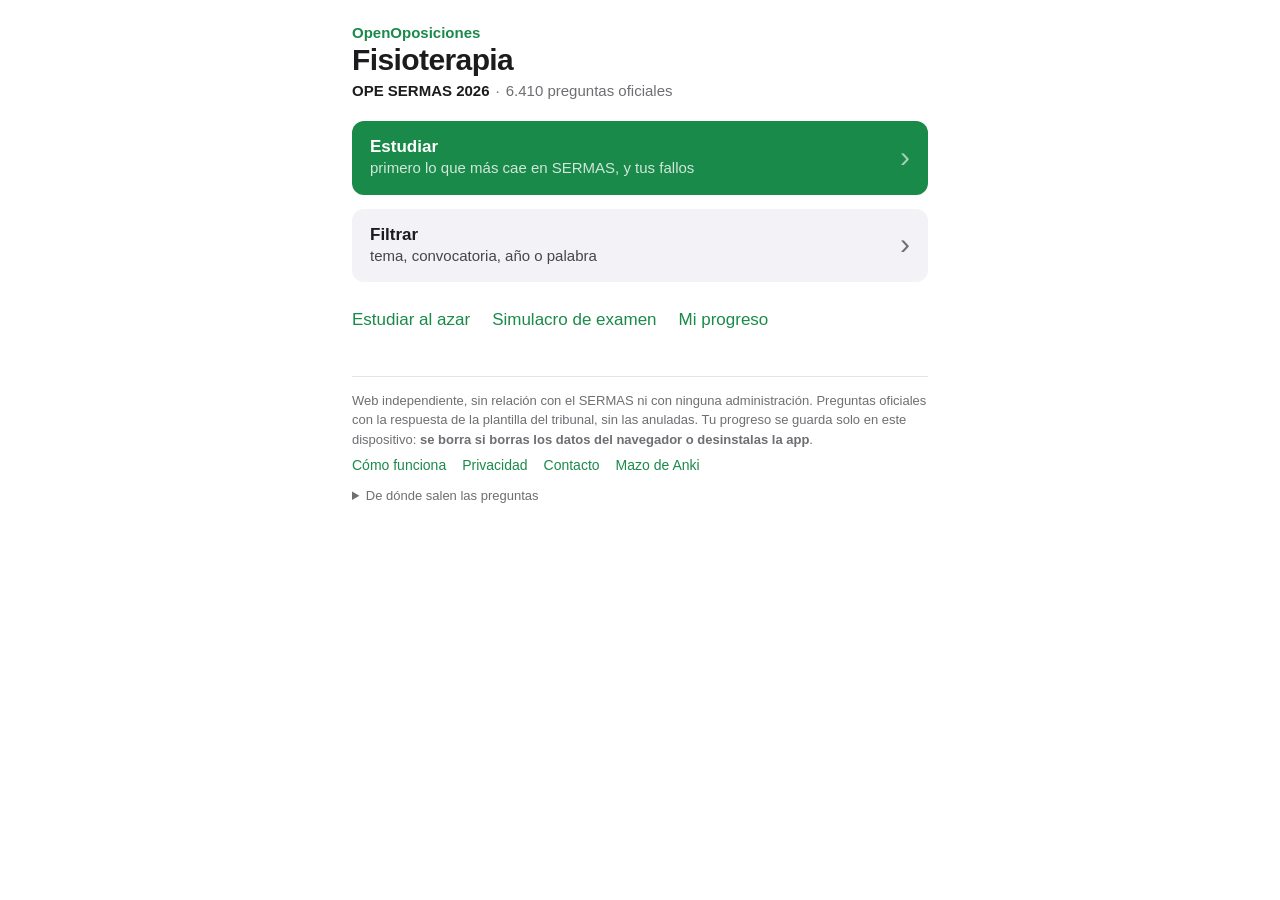
==== index.html @ 8f5983d6 "Repaso espaciado por días" ====
<!doctype html>
<html lang="es">
<head>
<meta charset="utf-8">
<meta name="viewport" content="width=device-width, initial-scale=1, viewport-fit=cover">
<meta name="color-scheme" content="light dark">
<meta http-equiv="Content-Security-Policy" content="default-src 'self'; script-src 'self' 'unsafe-inline'; style-src 'self' 'unsafe-inline'; img-src 'self' data: https://openoposiciones.goatcounter.com/count; font-src 'self'; connect-src 'self'; manifest-src 'self'; worker-src 'self'; base-uri 'self'; form-action 'none'">
<meta name="referrer" content="no-referrer">
<meta name="theme-color" content="#ffffff" media="(prefers-color-scheme: light)">
<meta name="theme-color" content="#000000" media="(prefers-color-scheme: dark)">
<link rel="manifest" href="manifest.webmanifest">
<link rel="icon" href="iconos/favicon-32.png" sizes="32x32">
<link rel="apple-touch-icon" href="iconos/apple-touch-icon.png">
<meta name="apple-mobile-web-app-capable" content="yes">
<meta name="mobile-web-app-capable" content="yes">
<meta name="apple-mobile-web-app-title" content="OpenOposiciones">
<meta name="apple-mobile-web-app-status-bar-style" content="default">

<title>OpenOposiciones · Fisioterapia SERMAS 2026</title>
<meta name="description" content="Test gratuito para la OPE de Fisioterapia del SERMAS 2026: más de 6.400 preguntas oficiales de exámenes de 2012 a 2026 con la plantilla de cada tribunal. Sin registro y sin anuncios.">
<style>
/* Estilo nativo: la letra del sistema (San Francisco en iPhone, Roboto en Android), blanco y negro y un solo verde. */
:root {
  --papel: #ffffff;       /* fondo */
  --hoja: #ffffff;        /* superficies */
  --relleno: #f2f2f7;     /* botones grises, opciones, campos */
  --relleno-2: #e8e8ed;   /* al pulsar */
  --tinta: #1c1c1e;
  --tinta-2: #6e6e73;
  --linea: #e3e3e8;
  --acento: #1a8a4a;      /* verde salud */
  --sobre-acento: #ffffff;
  --acento-suave: #e6f4ec;
  --ok: #1a8a4a; --ok-suave: #e6f4ec;
  --mal: #d1242f; --mal-suave: #fdecec;
  --aviso: #a05a00;
  --f-texto: -apple-system, BlinkMacSystemFont, "Segoe UI", Roboto, "Helvetica Neue", Arial, sans-serif;
  --f-titulo: var(--f-texto);
  --f-dato: var(--f-texto);
  --radio: 12px;
  color-scheme: light;
}
@media (prefers-color-scheme: dark) {
  :root:not([data-theme="light"]) {
    --papel: #000000; --hoja: #000000; --relleno: #1c1c1e; --relleno-2: #2c2c2e;
    --tinta: #f5f5f7; --tinta-2: #98989f; --linea: #2c2c2e;
    --acento: #34c46d; --sobre-acento: #00140a; --acento-suave: #0f2a1a;
    --ok: #34c46d; --ok-suave: #0f2a1a; --mal: #ff6b6b; --mal-suave: #2e1214; --aviso: #ffb340;
    color-scheme: dark;
  }
}
:root[data-theme="dark"] {
  --papel: #000000; --hoja: #000000; --relleno: #1c1c1e; --relleno-2: #2c2c2e;
  --tinta: #f5f5f7; --tinta-2: #98989f; --linea: #2c2c2e;
  --acento: #34c46d; --sobre-acento: #00140a; --acento-suave: #0f2a1a;
  --ok: #34c46d; --ok-suave: #0f2a1a; --mal: #ff6b6b; --mal-suave: #2e1214; --aviso: #ffb340;
  color-scheme: dark;
}
* { box-sizing: border-box; -webkit-tap-highlight-color: transparent; }
html, body { background: var(--papel); color: var(--tinta); }
body { font: 17px/1.45 var(--f-texto); -webkit-font-smoothing: antialiased; padding-left: max(20px, env(safe-area-inset-left, 0px)); padding-right: max(20px, env(safe-area-inset-right, 0px)); padding-block: 0 40px; }
.envoltura { max-width: 36rem; margin: 0 auto; }
body::before { content: ""; position: fixed; inset: 0 0 auto; height: env(safe-area-inset-top, 0px); z-index: 10; background: var(--papel); }

header.cab { padding-block: 24px 4px; display: grid; gap: 2px; }
h1 { font: 700 30px/1.15 var(--f-titulo); letter-spacing: -.02em; margin: 0; }
h2 { font: 700 22px/1.2 var(--f-titulo); letter-spacing: -.01em; margin: 0; }
.cifras { display: flex; flex-wrap: wrap; color: var(--tinta-2); font-size: 15px; font-variant-numeric: tabular-nums; }
.cifras span + span::before { content: "·"; margin: 0 6px; }
.cifras b { font-weight: 400; }
.cifras .objetivo { color: var(--tinta); font-weight: 600; }

section.panel { padding-block: 16px; display: grid; gap: 14px; }
.nota { font-size: 15px; color: var(--tinta-2); }
:focus-visible { outline: 2px solid var(--acento); outline-offset: 2px; }
button { font-family: var(--f-texto); }
button:disabled { opacity: .4; cursor: default; }

/* inicio */
.inicio { gap: 10px; padding-block: 12px 16px; }
.estado { margin: 0 0 8px; color: var(--tinta-2); font-size: 15px; }
.estado b { color: var(--tinta); font-weight: 600; }
button.grande { position: relative; display: grid; grid-template-columns: minmax(0, 1fr); gap: 1px; text-align: left; width: 100%; padding: 16px 44px 16px 18px; border: 0; border-radius: 14px; font: 600 20px/1.25 var(--f-texto); cursor: pointer; }
button.grande::after { content: "›"; position: absolute; right: 18px; top: 50%; transform: translateY(-52%); font: 400 30px/1 var(--f-texto); opacity: .6; }
button.grande span { font: 400 15px/1.35 var(--f-texto); opacity: .8; }
.inicio button.grande { padding: 16px 44px 16px 18px; }  /* que no lo pise button.prim / button.sec */
button.grande.prim { background: var(--acento); color: var(--sobre-acento); }
button.grande.sec { background: var(--relleno); color: var(--tinta); }
button.grande.sec:active { background: var(--relleno-2); }
.mas { display: flex; flex-wrap: wrap; gap: 4px 22px; margin: 8px 0 0; }
button.enlace { font: 400 17px var(--f-texto); color: var(--acento); background: none; border: 0; padding: 6px 0; cursor: pointer; }
.volver { justify-self: start; margin-left: -2px; }

/* botones normales */
.acciones { display: flex; flex-wrap: wrap; gap: 10px; align-items: center; }
button.prim, button.sec { font: 600 17px var(--f-texto); border-radius: var(--radio); padding: 12px 18px; cursor: pointer; border: 0; }
button.prim { background: var(--acento); color: var(--sobre-acento); }
button.sec { background: var(--relleno); color: var(--tinta); }
button.ancho { width: 100%; padding: 15px 18px; }

/* filtros */
.filtros { display: grid; gap: 14px; }
label.campo, div.campo { display: grid; gap: 6px; font-size: 15px; color: var(--tinta-2); }
select, input[type="search"], input[type="number"] { font: 17px var(--f-texto); color: var(--tinta); background: var(--relleno); border: 0; border-radius: 10px; padding: 11px 12px; width: 100%; appearance: none; -webkit-appearance: none; }
select { background-image: linear-gradient(45deg, transparent 50%, var(--tinta-2) 50%), linear-gradient(135deg, var(--tinta-2) 50%, transparent 50%); background-position: calc(100% - 18px) 52%, calc(100% - 13px) 52%; background-size: 5px 5px; background-repeat: no-repeat; padding-right: 34px; }
.dos { display: grid; grid-template-columns: 1fr auto 1fr; gap: 8px; align-items: center; }
.casillas { display: grid; gap: 2px; }
.casillas label { display: flex; gap: 10px; align-items: center; cursor: pointer; padding: 8px 0; color: var(--tinta); }
input[type="checkbox"] { width: 20px; height: 20px; accent-color: var(--acento); margin: 0; }

/* la pregunta */
article.preg { display: grid; gap: 14px; }
.preg-cab { display: flex; gap: 6px; font-size: 14px; color: var(--tinta-2); flex-wrap: wrap; }
.preg-cab span + span::before { content: "·"; margin-right: 6px; }
.chip { font: inherit; }
details.caso { background: var(--relleno); border-radius: var(--radio); padding: 12px 14px; font-size: 16px; }
details.caso summary { cursor: pointer; font-weight: 600; color: var(--tinta); }
.enun { font-weight: 600; font-size: 19px; line-height: 1.4; }
ol.ops { list-style: none; margin: 0; padding: 0; display: grid; gap: 8px; }
ol.ops button { width: 100%; text-align: left; display: grid; grid-template-columns: 1.6rem 1fr; gap: 6px; font: 17px/1.4 var(--f-texto); color: var(--tinta); background: var(--relleno); border: 2px solid transparent; border-radius: var(--radio); padding: 12px 14px; cursor: pointer; }
ol.ops button .l { font-weight: 600; color: var(--tinta-2); }
ol.ops button:active:not(:disabled) { background: var(--relleno-2); }
ol.ops button.elegida { border-color: var(--acento); background: var(--acento-suave); }
ol.ops button.ok { border-color: var(--ok); background: var(--ok-suave); }
ol.ops button.ok .l { color: var(--ok); }
ol.ops button.mal { border-color: var(--mal); background: var(--mal-suave); }
ol.ops button.mal .l { color: var(--mal); }
ol.ops button:disabled { cursor: default; opacity: 1; }
.veredicto { font-weight: 600; font-size: 17px; }
.veredicto.ok { color: var(--ok); } .veredicto.mal { color: var(--mal); } .veredicto.blanco { color: var(--aviso); }
.fuentes { font-size: 14px; color: var(--tinta-2); }
.barra { display: flex; justify-content: space-between; align-items: center; gap: 10px; flex-wrap: wrap; }
.progreso { height: 3px; background: var(--relleno); border-radius: 2px; overflow: hidden; }
.progreso i { display: block; height: 100%; background: var(--acento); }
.reloj { font-size: 17px; font-weight: 600; font-variant-numeric: tabular-nums; }
.reloj.poco { color: var(--mal); }

/* simulacro: rejilla de números */
.rejilla { display: grid; grid-template-columns: repeat(auto-fill, minmax(2.5rem, 1fr)); gap: 6px; }
.rejilla button { font: 500 14px var(--f-texto); font-variant-numeric: tabular-nums; padding: 8px 0; border-radius: 8px; border: 0; background: var(--relleno); color: var(--tinta-2); cursor: pointer; }
.rejilla button.resp { background: var(--acento-suave); color: var(--acento); }
.rejilla button.actual { outline: 2px solid var(--tinta); }
.rejilla button.ok { background: var(--ok-suave); color: var(--ok); }
.rejilla button.mal { background: var(--mal-suave); color: var(--mal); }

/* resultados y progreso */
.resumen { display: grid; grid-template-columns: repeat(auto-fit, minmax(8rem, 1fr)); gap: 8px; }
.dato { background: var(--relleno); border-radius: var(--radio); padding: 12px 14px; display: grid; gap: 2px; }
.dato .v { font: 700 24px/1.1 var(--f-texto); font-variant-numeric: tabular-nums; }
.dato .k { font-size: 14px; color: var(--tinta-2); }
table.temas { width: 100%; border-collapse: collapse; font-size: 15px; margin-top: 8px; }
table.temas th, table.temas td { text-align: left; padding: 9px 4px; border-bottom: 1px solid var(--linea); }
table.temas th { font-weight: 400; color: var(--tinta-2); font-size: 14px; }
table.temas td.n { font-variant-numeric: tabular-nums; text-align: right; white-space: nowrap; }
.mini { display: inline-block; width: 4.5rem; height: 4px; background: var(--relleno); border-radius: 2px; overflow: hidden; vertical-align: middle; margin-left: 8px; }
.mini i { display: block; height: 100%; background: var(--acento); }
.tabla-env { overflow-x: auto; }
.vacio { padding: 18px; text-align: center; color: var(--tinta-2); background: var(--relleno); border-radius: var(--radio); }

/* plegables y pie */
details > summary { cursor: pointer; color: var(--tinta-2); font-size: 15px; padding: 4px 0; }
details.fuentes summary { font-size: 14px; }
details.ir { display: grid; gap: 8px; }
footer { margin-top: 24px; padding-top: 14px; border-top: 1px solid var(--linea); font-size: 13px; line-height: 1.5; color: var(--tinta-2); display: grid; gap: 6px; }
footer b { font-weight: 600; }
footer details summary { font-size: 13px; }
footer details p { margin: 6px 0 0; }
@media (prefers-reduced-motion: no-preference) { ol.ops button, button.grande, .progreso i { transition: background-color .15s, border-color .15s, width .25s; } }

/* --- web (OpenOposiciones) --- */
:root { padding-top: env(safe-area-inset-top, 0px); padding-bottom: env(safe-area-inset-bottom, 0px); }
body { margin: 0; }
img { max-width: 100%; }
[hidden] { display: none !important; }
.marca { margin: 0; font: 600 15px var(--f-texto); color: var(--acento); }
footer a { color: var(--acento); text-decoration: none; }
footer .enlaces { display: flex; flex-wrap: wrap; gap: 4px 16px; font-size: 14px; }
/* tarjeta de instalar: en el inicio, hasta que se instala */
.instalar { display: grid; grid-template-columns: 48px 1fr; gap: 4px 14px; align-items: center; margin-top: 4px; padding: 14px 16px; border-radius: 14px; background: var(--acento-suave); }
.instalar img { width: 48px; height: 48px; border-radius: 11px; grid-row: span 2; }
.instalar b { font-size: 17px; font-weight: 600; color: var(--tinta); }
.instalar span { font-size: 15px; line-height: 1.4; color: var(--tinta-2); }
.instalar button { grid-column: 1 / -1; margin-top: 8px; font: 600 17px var(--f-texto); color: var(--sobre-acento); background: var(--acento); border: 0; border-radius: 12px; padding: 12px 16px; cursor: pointer; }
</style>
</head>
<body>

<div class="envoltura">
  <header class="cab">
    <p class="marca">OpenOposiciones</p>
    <h1>Fisioterapia</h1>
    <div class="cifras" id="cifras"></div>
  </header>

  <main id="vista"></main>
  <section class="instalar" id="instalar" hidden aria-label="Instalar la app">
    <img src="iconos/icono-192.png" alt="">
    <b>Instálala en tu móvil</b>
    <span id="i-ios">Pulsa Compartir y luego «Añadir a pantalla de inicio». Ábrela siempre desde el icono para no perder tu progreso.</span>
    <span id="i-android">Menú ⋮ del navegador → «Instalar app» o «Añadir a pantalla de inicio». Funciona sin conexión.</span>
    <span id="i-pc">Tenla como una app más en este ordenador. Funciona sin conexión.</span>
    <button type="button" id="i-boton" hidden>Instalar</button>
  </section>
  

  <footer>
    <div>Web independiente, sin relación con el SERMAS ni con ninguna administración. Preguntas oficiales con la respuesta de la plantilla del tribunal, sin las anuladas. Tu progreso se guarda solo en este dispositivo: <b>se borra si borras los datos del navegador o desinstalas la app</b>.</div>
    <div class="enlaces"><a href="como-funciona.html">Cómo funciona</a><a href="privacidad.html">Privacidad</a><a href="como-funciona.html#contacto">Contacto</a><a href="fisioterapia-ope-preguntas.apkg">Mazo de Anki</a></div>
    <details class="mas-info"><summary>De dónde salen las preguntas</summary>
      <p>Cuadernillos y plantillas publicados por cada administración (servicios de salud, consejerías y otras administraciones). Cada pregunta indica de qué examen sale. Respuesta según la plantilla definitiva cuando existe; si el tribunal solo publicó la provisional, se usa esa sin las anuladas que constan.</p>
      <p>Página independiente, sin relación con ninguna administración. Las leyes y la evidencia cambian: ante una duda, manda la fuente actual.</p>
      <p id="generado"></p>
    </details>
  </footer>
</div>

<script src="banco.js?v=04fcfa5ebf"></script>
<script>
(() => {
  const B = window.BANCO;
  const L = "ABCDE";
  const $ = (s, r = document) => r.querySelector(s);
  const esc = s => String(s).replace(/[&<>"]/g, c => ({ "&": "&amp;", "<": "&lt;", ">": "&gt;", '"': "&quot;" }[c]));
  const Q = B.q.map(r => ({ id: r[0], en: r[1], op: r[2], c: r[3], caso: r[4] >= 0 ? B.casos[r[4]] : "", tema: r[5], gen: r[6] === 1, f: r[7], rel: r[8] || 0 }));
  const EX = B.ex.map(e => ({ serv: e[0], fecha: e[1], turno: e[2], id: e[3], anio: (String(e[1]).match(/\d{4}/) || [""])[0] }));

  // organismo corto para el filtro
  const org = e => {
    const s = e.serv;
    const m = s.match(/^(.*?)\s·\s(.*)$/);
    const base = m ? m[1] : s;
    if (/SERMAS|Comunidad de Madrid/.test(s)) return "Madrid";
    if (/Andaluc|SAS/.test(s)) return "Andalucía";
    if (/Castilla y León|SACYL|Castilla y Le/.test(s) && !/Mancha/.test(s)) return "Castilla y León";
    if (/Mancha|SESCAM|JCCM/.test(s)) return "Castilla-La Mancha";
    if (/Extremadura|SES/.test(s)) return "Extremadura";
    if (/Murcia|SMS|CARM/.test(s)) return "Murcia";
    return base.replace(/\s*\(.*\)/, "");
  };
  EX.forEach(e => e.org = org(e));
  const ORGS = [...new Set(EX.map(e => e.org))].sort((a, b) => a.localeCompare(b, "es"));
  const ANIOS = [...new Set(EX.map(e => e.anio).filter(Boolean))].sort();

  // ---------- almacenamiento local (solo en este navegador) ----------
  const CLAVE = "banco-fisio-ope-v1";
  let est = { q: {}, sims: [], n: 0 };
  try { est = Object.assign(est, JSON.parse(localStorage.getItem(CLAVE) || "{}")); } catch (e) {}
  const guardar = () => { try { localStorage.setItem(CLAVE, JSON.stringify(est)); } catch (e) {} };
  // Repaso espaciado por días (como Anki, simplificado). Cada pregunta vista guarda:
  // [vistas, aciertos, fallos seguidos, nº de respuesta de la última vez, día en que toca repasarla, intervalo en días, nº de respuesta a partir de la que vuelve un fallo]
  // Fallo: vuelve a las ~10 preguntas; al acertarla, mañana. Acierto: 3 días la primera vez y después 7, 30, 90, 180… días.
  const HOY = () => Math.floor((Date.now() - new Date().getTimezoneOffset() * 60000) / 86400000);
  const ESCALERA = [1, 3, 7, 30, 90, 180];
  Object.values(est.q).forEach(r => { if (r.length < 7) { const f = r[2] > 0; r[3] = r[3] || 0; r[4] = HOY() + (f ? 0 : 3); r[5] = f ? 0 : 3; r[6] = 0; } }); // progreso de antes
  const anotar = (id, ok) => {
    const nueva = !est.q[id];
    const r = est.q[id] || (est.q[id] = [0, 0, 0, 0, 0, 0, 0]);
    est.n = (est.n || 0) + 1;
    r[0]++;
    if (ok) {
      r[1]++;
      const deFallo = r[2] > 0, antes = r[5] || 0;
      r[2] = 0;
      r[5] = deFallo ? 1 : nueva ? 3 : (ESCALERA.find(d => d > antes) || antes * 2);
      r[4] = HOY() + r[5];
    } else {
      r[2]++; r[5] = 0; r[4] = HOY() + 1; r[6] = est.n + 10;
    }
    r[3] = est.n;
    guardar();
  };
  const fallada = id => est.q[id] && est.q[id][2] > 0;
  // le toca hoy: un fallo que ya puede volver o un repaso con fecha de hoy o anterior
  const toca = id => { const r = est.q[id]; return !!r && (r[2] > 0 ? (est.n || 0) >= (r[6] || 0) : r[4] <= HOY()); };

  // ---------- utilidades ----------
  const fuenteTxt = q => q.f.map(([i, n]) => { const e = EX[i]; return `${esc(e.serv)} · ${esc(e.fecha)}${e.turno && e.turno !== "-" ? " · " + esc(e.turno) : ""} · pregunta ${n}`; }).join("<br>");
  const barajar = a => { a = a.slice(); for (let i = a.length - 1; i > 0; i--) { const j = Math.floor(Math.random() * (i + 1)); [a[i], a[j]] = [a[j], a[i]]; } return a; };
  const azar = a => a[Math.floor(Math.random() * a.length)];
  const tiempo = s => `${Math.floor(s / 60)}:${String(s % 60).padStart(2, "0")}`;
  const norm = s => s.normalize("NFD").replace(/[̀-ͯ]/g, "").toLowerCase();
  const num = n => String(n).replace(/\B(?=(\d{3})+(?!\d))/g, ".");  // 6.410 (toLocaleString no agrupa los miles con 4 cifras)

  $("#cifras").innerHTML = `<span class="objetivo">OPE SERMAS 2026</span><span>${num(Q.length)} preguntas oficiales</span>`;
  $("#generado").textContent = `Banco generado el ${new Date(B.generado).toLocaleDateString("es", { day: "numeric", month: "long", year: "numeric" })}.`;

  // ---------- filtros (se guardan y se aplican a Estudiar y al simulacro) ----------
  const SIN_FILTRO = { tema: "", org: "", desde: ANIOS[0], hasta: ANIOS[ANIOS.length - 1], texto: "", nuevas: false, fallos: false, general: true };
  let filtro = { ...SIN_FILTRO };
  try { Object.assign(filtro, JSON.parse(localStorage.getItem(CLAVE + "-f") || "{}")); } catch (e) {}
  const guardarFiltro = () => { try { localStorage.setItem(CLAVE + "-f", JSON.stringify(filtro)); } catch (e) {} };
  const filtrar = () => {
    const t = norm(filtro.texto.trim());
    return Q.filter(q => {
      if (filtro.tema && q.tema !== filtro.tema) return false;
      if (!filtro.general && q.gen) return false;
      if (filtro.nuevas && est.q[q.id]) return false;
      if (filtro.fallos && !fallada(q.id)) return false;
      const exs = q.f.map(([i]) => EX[i]);
      if (filtro.org && !exs.some(e => e.org === filtro.org)) return false;
      if (!exs.some(e => !e.anio || (e.anio >= filtro.desde && e.anio <= filtro.hasta))) return false;
      if (t && !norm(q.en + " " + q.op.join(" ") + " " + q.caso).includes(t)) return false;
      return true;
    });
  };
  const activos = () => {
    const a = [];
    if (filtro.tema) a.push(B.temas[filtro.tema] || filtro.tema);
    if (filtro.org) a.push(filtro.org);
    if (filtro.desde !== SIN_FILTRO.desde || filtro.hasta !== SIN_FILTRO.hasta) a.push(filtro.desde === filtro.hasta ? filtro.desde : `${filtro.desde}–${filtro.hasta}`);
    if (filtro.texto.trim()) a.push(`«${filtro.texto.trim()}»`);
    if (filtro.nuevas) a.push("solo nuevas");
    if (filtro.fallos) a.push("solo mis fallos");
    if (!filtro.general) a.push("sin parte general");
    return a;
  };
  const opciones = (vals, sel, todos) => (todos ? `<option value="">${todos}</option>` : "") + vals.map(([v, t]) => `<option value="${esc(v)}"${v === sel ? " selected" : ""}>${esc(t)}</option>`).join("");

  // ---------- tarjeta de pregunta ----------
  function tarjeta(q, cab, extra = "") {
    return `<article class="preg" aria-live="polite">
      <div class="preg-cab"><span>${cab}</span><span class="chip">${esc(B.temas[q.tema] || "Otros")}</span></div>
      ${q.caso ? `<details class="caso" open><summary>Caso práctico</summary>${esc(q.caso)}</details>` : ""}
      <div class="enun">${esc(q.en)}</div>
      <ol class="ops">${q.op.map((o, k) => `<li><button type="button" data-k="${k}"><span class="l">${L[k]})</span><span>${esc(o)}</span></button></li>`).join("")}</ol>
      ${extra}
    </article>`;
  }

  const vista = $("#vista");
  let limpiar = () => {};
  const pantalla = html => { limpiar(); limpiar = () => {}; vista.innerHTML = html; window.scrollTo(0, 0); };
  const volver = `<button type="button" class="enlace volver" id="volver">← Inicio</button>`;
  const enlazarVolver = () => $("#volver") && $("#volver").addEventListener("click", inicio);

  // ---------- inicio: Estudiar y Filtrar ----------
  function inicio() {
    const vistas = Object.keys(est.q).length;
    let ac = 0, tot = 0; Object.values(est.q).forEach(r => { ac += r[1]; tot += r[0]; });
    const nt = Q.filter(q => toca(q.id)).length;
    const a = activos(), n = filtrar().length;
    pantalla(`<section class="panel inicio">
      <p class="estado"${vistas ? "" : " hidden"}>${vistas
        ? `Llevas <b>${num(vistas)}</b> preguntas · <b>${Math.round(100 * ac / tot)} %</b> de aciertos${nt ? ` · <b>${num(nt)}</b> para repasar hoy` : ""}`
        : ""}</p>
      <button type="button" class="grande prim" id="estudiar"${n ? "" : " disabled"}>Estudiar<span>${a.length ? `${num(n)} preguntas con tus filtros` : nt ? `tus ${num(nt)} repasos de hoy y preguntas nuevas` : "primero lo que más cae en SERMAS, y tus fallos"}</span></button>
      <button type="button" class="grande sec" id="filtrar">Filtrar<span>${a.length ? esc(a.join(" · ")) : "tema, convocatoria, año o palabra"}</span></button>
      <p class="mas"><button type="button" class="enlace" id="ir-azar">Estudiar al azar</button><button type="button" class="enlace" id="ir-sim">Simulacro de examen</button><button type="button" class="enlace" id="ir-prog">Mi progreso</button></p>
    </section>`);
    $("#estudiar").addEventListener("click", () => estudiar());
    $("#ir-azar").addEventListener("click", () => estudiar(true));
    $("#filtrar").addEventListener("click", filtrarVista);
    $("#ir-sim").addEventListener("click", simulacro);
    $("#ir-prog").addEventListener("click", progreso);
  }

  // ---------- filtrar ----------
  function filtrarVista() {
    pantalla(`<section class="panel">
      ${volver}
      <h2>Filtrar</h2>
      <div class="filtros">
        <label class="campo" for="f-tema">Tema<select id="f-tema">${opciones(Object.entries(B.temas), filtro.tema, "Todos")}</select></label>
        <label class="campo" for="f-org">Convocatoria<select id="f-org">${opciones(ORGS.map(o => [o, o]), filtro.org, "Todas")}</select></label>
        <div class="campo">Años<div class="dos"><select id="f-desde" aria-label="Desde">${opciones(ANIOS.map(a => [a, a]), filtro.desde)}</select><span>a</span><select id="f-hasta" aria-label="Hasta">${opciones(ANIOS.map(a => [a, a]), filtro.hasta)}</select></div></div>
        <label class="campo" for="f-texto">Palabra<input type="search" id="f-texto" placeholder="Kabat, escoliosis, TENS…" value="${esc(filtro.texto)}"></label>
      </div>
      <div class="casillas">
        <label><input type="checkbox" id="f-nuevas"${filtro.nuevas ? " checked" : ""}> Solo nuevas</label>
        <label><input type="checkbox" id="f-fallos"${filtro.fallos ? " checked" : ""}> Solo mis fallos</label>
        <label><input type="checkbox" id="f-general"${filtro.general ? " checked" : ""}> Parte general (Madrid)</label>
      </div>
      <div class="acciones"><button class="prim" id="f-ir" type="button"></button><button class="sec" id="f-quitar" type="button">Quitar filtros</button></div>
    </section>`);
    enlazarVolver();
    const act = () => {
      const m = filtrar().length;
      $("#f-ir").textContent = m ? `Estudiar ${num(m)} preguntas` : "Ninguna pregunta: quita algún filtro";
      $("#f-ir").disabled = !m;
      $("#f-quitar").hidden = !activos().length;
    };
    const leer = () => {
      filtro.tema = $("#f-tema").value; filtro.org = $("#f-org").value; filtro.desde = $("#f-desde").value; filtro.hasta = $("#f-hasta").value;
      if (filtro.desde > filtro.hasta) { filtro.hasta = filtro.desde; $("#f-hasta").value = filtro.hasta; }
      filtro.texto = $("#f-texto").value; filtro.nuevas = $("#f-nuevas").checked; filtro.fallos = $("#f-fallos").checked; filtro.general = $("#f-general").checked;
      guardarFiltro(); act();
    };
    ["#f-tema", "#f-org", "#f-desde", "#f-hasta", "#f-nuevas", "#f-fallos", "#f-general"].forEach(s => $(s).addEventListener("change", leer));
    $("#f-texto").addEventListener("input", leer);
    $("#f-ir").addEventListener("click", () => estudiar());
    $("#f-quitar").addEventListener("click", () => { filtro = { ...SIN_FILTRO }; guardarFiltro(); filtrarVista(); });
    act();
  }

  // ---------- estudiar: preguntas sin fin ----------
  // Orden: 1) fallos que ya pueden volver (a las ~10 preguntas); 2) repasos de hoy, mezclados con nuevas (2 de cada 3, repaso);
  // 3) nuevas, de más a menos relevantes; 4) sin nada pendiente, las que peor llevas.
  // alAzar: las nuevas y los repasos salen al azar, sin el orden de relevancia.
  function estudiar(alAzar = false) {
    const pool = barajar(filtrar()).sort((a, b) => b.rel - a.rel);
    if (!pool.length) return inicio();
    const recientes = [];
    let hechas = 0, aciertos = 0;
    const siguiente = () => {
      const hoy = HOY(), n = est.n || 0;
      const R = q => est.q[q.id];
      const libre = q => !recientes.includes(q.id);
      const nuevaSig = () => { const c = pool.filter(q => !R(q) && libre(q)); return !c.length ? null : alAzar ? azar(c) : c[0]; };
      if (filtro.nuevas) return nuevaSig();
      const fallos = pool.filter(q => R(q) && R(q)[2] > 0);
      const listos = fallos.filter(q => libre(q) && n >= (R(q)[6] || 0));
      if (listos.length) return listos.sort((a, b) => R(a)[6] - R(b)[6])[0];
      if (filtro.fallos) { const l = fallos.filter(libre); return fallos.length ? azar(l.length ? l : fallos) : null; }
      const repasos = pool.filter(q => libre(q) && R(q) && R(q)[2] === 0 && R(q)[4] <= hoy);
      const nueva = nuevaSig();
      if (repasos.length && (!nueva || Math.random() < 2 / 3)) return alAzar ? azar(repasos) : repasos.sort((a, b) => R(a)[4] - R(b)[4] || b.rel - a.rel)[0];
      if (nueva) return nueva;
      const resto = pool.filter(libre);
      if (!resto.length) return azar(pool);
      const acierto = q => { const r = R(q); return r ? r[1] / r[0] : 0; };
      return azar(barajar(resto).sort((a, b) => acierto(a) - acierto(b)).slice(0, 40));
    };
    const final = () => {
      pantalla(`<section class="panel">
        <h2>${hechas ? "Buen trabajo" : "Sin respuestas"}</h2>
        ${hechas ? `<div class="resumen"><div class="dato"><span class="v">${aciertos}/${hechas}</span><span class="k">aciertos</span></div><div class="dato"><span class="v">${Math.round(100 * aciertos / hechas)} %</span><span class="k">en esta sesión</span></div></div>` : ""}
        ${filtro.nuevas || filtro.fallos ? `<p class="nota">${filtro.fallos ? "Ya no te quedan fallos con estos filtros." : "Ya has visto todas las preguntas con estos filtros."}</p>` : ""}
        <div class="acciones"><button class="prim" id="otra" type="button">Inicio</button></div></section>`);
      $("#otra").addEventListener("click", inicio);
    };
    const pintar = () => {
      const q = siguiente();
      if (!q) return final();
      recientes.push(q.id); if (recientes.length > 8) recientes.shift();
      const r = est.q[q.id];
      const marca = !r ? "Nueva" : r[2] > 0 ? "La fallaste" : r[4] <= HOY() ? "Repaso" : "Repaso adelantado";
      pantalla(`<section class="panel">
        <div class="barra"><button type="button" class="enlace" id="terminar">← Terminar</button><span class="nota">${hechas ? `${aciertos} de ${hechas} bien` : ""}</span></div>
        ${tarjeta(q, marca, `<div id="tras" hidden></div>`)}
        <button class="prim ancho" id="sig" type="button" hidden>Siguiente</button>
      </section>`);
      const btns = [...vista.querySelectorAll("ol.ops button")];
      const responder = k => {
        if (btns[0].disabled) return;
        const ok = k === q.c;
        btns.forEach((b, j) => { b.disabled = true; if (j === q.c) b.classList.add("ok"); else if (j === k) b.classList.add("mal"); });
        hechas++; if (ok) aciertos++;
        anotar(q.id, ok);
        const t = $("#tras"); t.hidden = false;
        t.innerHTML = `<div class="veredicto ${ok ? "ok" : "mal"}">${ok ? "Correcta" : `Incorrecta · es la ${L[q.c]}`}</div><details class="fuentes"><summary>Examen</summary>${fuenteTxt(q)}</details>`;
        $("#sig").hidden = false; $("#sig").focus({ preventScroll: true });
      };
      btns.forEach(b => b.addEventListener("click", () => responder(+b.dataset.k)));
      $("#sig").addEventListener("click", pintar);
      $("#terminar").addEventListener("click", final);
      const tecla = ev => {
        if (ev.target.matches("input, select, textarea")) return;
        const k = "abcde".indexOf(ev.key.toLowerCase());
        if (k >= 0 && k < q.op.length) responder(k);
        else if (ev.key === "Enter" && !$("#sig").hidden) { ev.preventDefault(); pintar(); }
      };
      document.addEventListener("keydown", tecla);
      limpiar = () => document.removeEventListener("keydown", tecla);
    };
    pintar();
  }

  // ---------- simulacro ----------
  function simulacro() {
    const a = activos();
    pantalla(`<section class="panel">
      ${volver}
      <h2>Simulacro de examen</h2>
      <p class="nota">100 preguntas al azar · 120 min · +1 acierto, −0,25 error. Nota sobre 50 (mínimo 25), como en SERMAS. Las respuestas se ven al entregar.${a.length ? `<br>Con tus filtros: ${esc(a.join(" · "))}.` : ""}</p>
      <div class="acciones"><button class="prim" id="empezar" type="button">Empezar</button><span class="nota" id="n-sel"></span></div>
    </section>`);
    enlazarVolver();
    const m = filtrar().length;
    if (m < 100) { $("#n-sel").textContent = `Con tus filtros hay ${num(m)}: hacen falta 100.`; $("#empezar").disabled = true; }
    $("#empezar").addEventListener("click", () => correr(barajar(filtrar()).slice(0, 100)));

    function correr(lista) {
      const resp = new Array(lista.length).fill(-1);
      let i = 0, quedan = 120 * 60, entregado = false;
      const reloj = setInterval(() => { quedan--; const r = $("#reloj"); if (r) { r.textContent = tiempo(Math.max(0, quedan)); r.classList.toggle("poco", quedan < 600); } if (quedan <= 0) entregar(); }, 1000);
      const pintar = () => {
        const q = lista[i];
        vista.innerHTML = `<section class="panel">
          <div class="barra"><span class="reloj" id="reloj">${tiempo(quedan)}</span><span class="nota">${resp.filter(r => r >= 0).length} respondidas de ${lista.length}</span></div>
          ${tarjeta(q, `${i + 1} / ${lista.length}`)}
          <div class="barra"><div class="acciones"><button class="sec" id="ant" type="button"${i ? "" : " disabled"}>Anterior</button><button class="sec" id="blanco" type="button">En blanco</button><button class="prim" id="sig" type="button">${i < lista.length - 1 ? "Siguiente" : "Ir al final"}</button></div>
          <button class="sec" id="entregar" type="button">Entregar</button></div>
          <details class="ir"><summary>Ir a una pregunta</summary><div class="rejilla">${lista.map((_, k) => `<button type="button" data-i="${k}" class="${resp[k] >= 0 ? "resp" : ""}${k === i ? " actual" : ""}">${k + 1}</button>`).join("")}</div></details>
        </section>`;
        const btns = [...vista.querySelectorAll("ol.ops button")];
        if (resp[i] >= 0) btns[resp[i]].classList.add("elegida");
        btns.forEach(b => b.addEventListener("click", () => { resp[i] = +b.dataset.k; if (i < lista.length - 1) { i++; } pintar(); }));
        $("#ant").addEventListener("click", () => { i--; pintar(); });
        $("#sig").addEventListener("click", () => { if (i < lista.length - 1) i++; pintar(); });
        $("#blanco").addEventListener("click", () => { resp[i] = -1; if (i < lista.length - 1) i++; pintar(); });
        $("#entregar").addEventListener("click", confirmar);
        vista.querySelectorAll(".rejilla button").forEach(b => b.addEventListener("click", () => { i = +b.dataset.i; pintar(); }));
      };
      const confirmar = () => {
        const sin = resp.filter(r => r < 0).length;
        const z = $("#entregar"); if (z.dataset.seguro) return entregar();
        z.dataset.seguro = "1"; z.textContent = sin ? `Entregar con ${sin} en blanco` : "Confirmar entrega";
      };
      function entregar() {
        if (entregado) return; entregado = true; clearInterval(reloj);
        let a = 0, f = 0;
        lista.forEach((q, k) => { if (resp[k] < 0) return; const ok = resp[k] === q.c; ok ? a++ : f++; anotar(q.id, ok); });
        const bruto = a - 0.25 * f, nota = Math.max(0, bruto) * 50 / lista.length;
        est.sims.push({ fecha: new Date().toISOString().slice(0, 10), a, f, b: lista.length - a - f, nota: +nota.toFixed(2) }); guardar();
        const porTema = {};
        lista.forEach((q, k) => { const t = porTema[q.tema] || (porTema[q.tema] = [0, 0, 0]); t[0]++; if (resp[k] === q.c) t[1]++; else if (resp[k] >= 0) t[2]++; });
        pantalla(`<section class="panel">${volver}<h2>Resultado</h2>
          <div class="resumen">
            <div class="dato"><span class="v">${nota.toFixed(2).replace(".", ",")}</span><span class="k">sobre 50 (mínimo 25)</span></div>
            <div class="dato"><span class="v">${a}</span><span class="k">aciertos</span></div>
            <div class="dato"><span class="v">${f}</span><span class="k">errores (−${(f * 0.25).toString().replace(".", ",")})</span></div>
            <div class="dato"><span class="v">${lista.length - a - f}</span><span class="k">en blanco</span></div>
          </div>
          <p class="veredicto ${nota >= 25 ? "ok" : "mal"}">${nota >= 25 ? "Por encima del mínimo." : "Por debajo del mínimo."}</p>
          <details><summary>Por temas</summary><div class="tabla-env"><table class="temas"><thead><tr><th>Tema</th><th class="n">Bien</th><th class="n">Mal</th><th class="n">Total</th></tr></thead><tbody>
          ${Object.entries(porTema).sort((x, y) => y[1][0] - x[1][0]).map(([t, v]) => `<tr><td>${esc(B.temas[t] || t)}</td><td class="n">${v[1]}</td><td class="n">${v[2]}</td><td class="n">${v[0]}</td></tr>`).join("")}
          </tbody></table></div></details>
          <details open><summary>Corrección</summary>
          <div class="rejilla">${lista.map((q, k) => `<button type="button" data-i="${k}" class="${resp[k] < 0 ? "" : resp[k] === q.c ? "ok" : "mal"}">${k + 1}</button>`).join("")}</div>
          <div id="revision"></div></details>
          <div class="acciones"><button class="prim" id="otro" type="button">Otro simulacro</button></div></section>`);
        enlazarVolver();
        const rev = k => {
          const q = lista[k];
          $("#revision").innerHTML = tarjeta(q, `${k + 1} / ${lista.length}`, `<div class="veredicto ${resp[k] < 0 ? "blanco" : resp[k] === q.c ? "ok" : "mal"}">${resp[k] < 0 ? "En blanco" : resp[k] === q.c ? "Correcta" : "Respondiste " + L[resp[k]]} · correcta: ${L[q.c]}</div><details class="fuentes"><summary>Examen</summary>${fuenteTxt(q)}</details>`);
          const bs = [...$("#revision").querySelectorAll("ol.ops button")];
          bs.forEach((b, j) => { b.disabled = true; if (j === q.c) b.classList.add("ok"); else if (j === resp[k]) b.classList.add("mal"); });
        };
        vista.querySelectorAll(".rejilla button").forEach(b => b.addEventListener("click", () => rev(+b.dataset.i)));
        $("#otro").addEventListener("click", simulacro);
      }
      limpiar(); limpiar = () => clearInterval(reloj);
      window.scrollTo(0, 0);
      pintar();
    }
  }

  // ---------- progreso ----------
  function progreso() {
    const vistas = Object.keys(est.q).length;
    let ac = 0, tot = 0; Object.values(est.q).forEach(r => { ac += r[1]; tot += r[0]; });
    const porTema = {};
    Q.forEach(q => { const t = porTema[q.tema] || (porTema[q.tema] = [0, 0, 0, 0]); t[0]++; const r = est.q[q.id]; if (r) { t[1]++; t[2] += r[1]; t[3] += r[0]; } });
    const fallos = Q.filter(q => toca(q.id)).length;
    pantalla(`<section class="panel">
      ${volver}
      <h2>Mi progreso</h2>
      <div class="resumen">
        <div class="dato"><span class="v">${num(vistas)}</span><span class="k">vistas de ${num(Q.length)}</span></div>
        <div class="dato"><span class="v">${tot ? Math.round(100 * ac / tot) : 0} %</span><span class="k">aciertos</span></div>
        <div class="dato"><span class="v">${num(fallos)}</span><span class="k">para repasar hoy</span></div>
        <div class="dato"><span class="v">${est.sims.length}</span><span class="k">simulacros${est.sims.length ? ` · último ${String(est.sims[est.sims.length - 1].nota).replace(".", ",")}` : ""}</span></div>
      </div>
      <details><summary>Por temas</summary><div class="tabla-env"><table class="temas"><thead><tr><th>Tema</th><th class="n">Vistas</th><th class="n">Aciertos</th></tr></thead><tbody>
      ${Object.entries(porTema).sort((x, y) => y[1][0] - x[1][0]).map(([t, v]) => `<tr><td>${esc(B.temas[t] || t)}</td><td class="n">${v[1]}/${v[0]}<span class="mini" aria-hidden="true"><i style="width:${100 * v[1] / v[0]}%"></i></span></td><td class="n">${v[3] ? Math.round(100 * v[2] / v[3]) + " %" : "–"}</td></tr>`).join("")}
      </tbody></table></div></details>
      <div class="acciones"><button class="sec" id="borrar" type="button">Borrar mi progreso</button><span class="nota" id="borrar-nota">Se guarda solo en este dispositivo: se pierde si borras los datos del navegador, desinstalas la app o cambias de móvil.</span></div>
    </section>`);
    enlazarVolver();
    $("#borrar").addEventListener("click", ev => {
      const b = ev.currentTarget;
      if (!b.dataset.seguro) { b.dataset.seguro = "1"; b.textContent = "Sí, borrar todo"; $("#borrar-nota").textContent = "Pulsa otra vez para confirmar."; return; }
      est = { q: {}, sims: [], n: 0 }; guardar(); progreso();
    });
  }

  inicio();
})();
</script>
<script>
(() => {
  if ("serviceWorker" in navigator) navigator.serviceWorker.register("sw.js").catch(() => {});
  // que el navegador no borre el progreso por falta de espacio
  if (navigator.storage && navigator.storage.persist) navigator.storage.persist().catch(() => {});
  // Tarjeta «Instálala en tu móvil»: solo en el inicio y mientras no esté instalada.
  const $ = id => document.getElementById(id);
  const caja = $("instalar"), boton = $("i-boton");
  let instalada = matchMedia("(display-mode: standalone)").matches || navigator.standalone === true;
  const ios = /iPad|iPhone|iPod/.test(navigator.userAgent) || (navigator.platform === "MacIntel" && navigator.maxTouchPoints > 1);
  const android = /Android/i.test(navigator.userAgent);
  $("i-ios").hidden = !ios; $("i-android").hidden = !android; $("i-pc").hidden = ios || android;
  let aviso = null;
  const actualizar = () => { caja.hidden = instalada || !document.querySelector("#vista .inicio") || !(ios || android || aviso); };
  new MutationObserver(actualizar).observe($("vista"), { childList: true });
  addEventListener("beforeinstallprompt", e => { e.preventDefault(); aviso = e; boton.hidden = ios; actualizar(); });
  boton.addEventListener("click", async () => { if (!aviso) return; aviso.prompt(); await aviso.userChoice; aviso = null; boton.hidden = true; });
  addEventListener("appinstalled", () => { instalada = true; actualizar(); });
  actualizar();
})();
</script>
<script>
(() => {
  // Contador de visitas (GoatCounter, UE): solo totales. Sin cookies, sin IP guardada, nada de lo que respondes.
  const n = navigator;
  if (n.doNotTrack === "1" || n.globalPrivacyControl || !n.onLine || location.hostname !== "openoposiciones.github.io") return;
  const u = new URL(location.href);
  const g = (u.searchParams.get("g") || "").replace(/[^a-z0-9-]/gi, "").slice(0, 40);   // enlace de un grupo: ?g=nombre
  if (g) { u.searchParams.delete("g"); history.replaceState(null, "", u.pathname + u.search + u.hash); }
  const instalada = matchMedia("(display-mode: standalone)").matches || n.standalone === true;
  const contar = (p, ev) => { new Image().src = "https://openoposiciones.goatcounter.com/count?p=" + encodeURIComponent(p) + (ev ? "&e=true" : "")
    + (g ? "&q=" + encodeURIComponent("?utm_campaign=" + g) : "") + "&rnd=" + Math.random().toString(36).slice(2); };
  contar(instalada ? "/app-instalada" : "/");
  let empezado = false;
  document.addEventListener("click", e => {
    if (!empezado && e.target.closest("#estudiar, #ir-azar, #f-ir, #empezar")) { empezado = true; contar("empezo-a-estudiar", true); }
  }, true);
})();
</script>
</body>
</html>
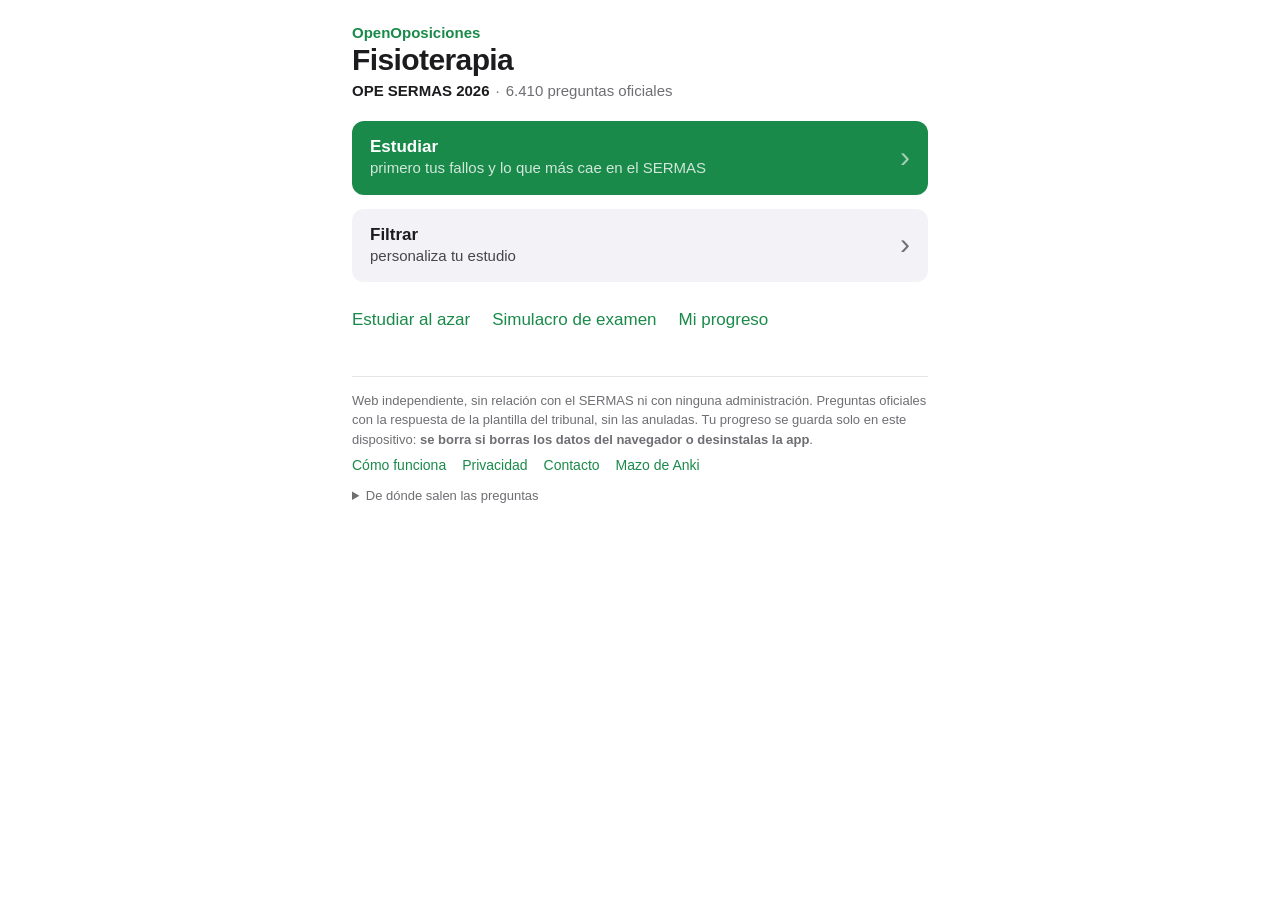
==== commit ba39bb00: "Textos del inicio" ====
--- a/index.html
+++ b/index.html
@@ -90,6 +90,18 @@
 .mas { display: flex; flex-wrap: wrap; gap: 4px 22px; margin: 8px 0 0; }
 button.enlace { font: 400 17px var(--f-texto); color: var(--acento); background: none; border: 0; padding: 6px 0; cursor: pointer; }
 .volver { justify-self: start; margin-left: -2px; }
+/* filtros favoritos */
+.favs { display: grid; gap: 8px; }
+button.fav { display: grid; grid-template-columns: auto minmax(0, 1fr) auto; gap: 10px; align-items: center; width: 100%; text-align: left; padding: 12px 16px; border: 0; border-radius: 12px; background: var(--relleno); color: var(--tinta); font: 400 16px/1.3 var(--f-texto); cursor: pointer; }
+button.fav .estrella { color: var(--acento); }
+.fav-fila { display: grid; grid-template-columns: minmax(0, 1fr) auto; gap: 6px; }
+button.fav-x { min-width: 44px; padding: 0 12px; border: 0; border-radius: 12px; background: var(--relleno); color: var(--tinta-2); font: 400 22px/1 var(--f-texto); cursor: pointer; }
+button.fav-x.seguro { background: var(--mal-suave); color: var(--mal); font: 600 15px var(--f-texto); }
+button.fav .fav-c { color: var(--tinta-2); font-size: 15px; font-variant-numeric: tabular-nums; }
+.lista-favs { display: grid; gap: 2px; }
+.fila-fav { display: flex; justify-content: space-between; gap: 12px; align-items: center; border-bottom: 1px solid var(--linea); }
+.fila-fav .cargar { text-align: left; color: var(--tinta); }
+.fila-fav .quitar { color: var(--mal); flex: none; }
 
 /* botones normales */
 .acciones { display: flex; flex-wrap: wrap; gap: 10px; align-items: center; }
@@ -214,7 +226,7 @@
   </footer>
 </div>
 
-<script src="banco.js?v=04fcfa5ebf"></script>
+<script src="banco.js?v=c20f877cfa"></script>
 <script>
 (() => {
   const B = window.BANCO;
@@ -284,34 +296,38 @@
   $("#cifras").innerHTML = `<span class="objetivo">OPE SERMAS 2026</span><span>${num(Q.length)} preguntas oficiales</span>`;
   $("#generado").textContent = `Banco generado el ${new Date(B.generado).toLocaleDateString("es", { day: "numeric", month: "long", year: "numeric" })}.`;
 
-  // ---------- filtros (se guardan y se aplican a Estudiar y al simulacro) ----------
+  // ---------- filtros: solo para estudiar desde «Filtrar» o desde un favorito (Estudiar, al azar y el simulacro usan todo el banco) ----------
   const SIN_FILTRO = { tema: "", org: "", desde: ANIOS[0], hasta: ANIOS[ANIOS.length - 1], texto: "", nuevas: false, fallos: false, general: true };
-  let filtro = { ...SIN_FILTRO };
+  let filtro = { ...SIN_FILTRO };   // el que se está editando en «Filtrar» (se recuerda)
   try { Object.assign(filtro, JSON.parse(localStorage.getItem(CLAVE + "-f") || "{}")); } catch (e) {}
   const guardarFiltro = () => { try { localStorage.setItem(CLAVE + "-f", JSON.stringify(filtro)); } catch (e) {} };
-  const filtrar = () => {
-    const t = norm(filtro.texto.trim());
+  let favs = [];                    // filtros favoritos: [{...filtro}]
+  try { favs = JSON.parse(localStorage.getItem(CLAVE + "-fav") || "[]"); } catch (e) {}
+  const guardarFavs = () => { try { localStorage.setItem(CLAVE + "-fav", JSON.stringify(favs)); } catch (e) {} };
+  const mismo = (a, b) => Object.keys(SIN_FILTRO).every(k => String(a[k]).trim() === String(b[k]).trim());
+  const filtrar = (f = filtro) => {
+    const t = norm(f.texto.trim());
     return Q.filter(q => {
-      if (filtro.tema && q.tema !== filtro.tema) return false;
-      if (!filtro.general && q.gen) return false;
-      if (filtro.nuevas && est.q[q.id]) return false;
-      if (filtro.fallos && !fallada(q.id)) return false;
+      if (f.tema && q.tema !== f.tema) return false;
+      if (!f.general && q.gen) return false;
+      if (f.nuevas && est.q[q.id]) return false;
+      if (f.fallos && !fallada(q.id)) return false;
       const exs = q.f.map(([i]) => EX[i]);
-      if (filtro.org && !exs.some(e => e.org === filtro.org)) return false;
-      if (!exs.some(e => !e.anio || (e.anio >= filtro.desde && e.anio <= filtro.hasta))) return false;
+      if (f.org && !exs.some(e => e.org === f.org)) return false;
+      if (!exs.some(e => !e.anio || (e.anio >= f.desde && e.anio <= f.hasta))) return false;
       if (t && !norm(q.en + " " + q.op.join(" ") + " " + q.caso).includes(t)) return false;
       return true;
     });
   };
-  const activos = () => {
+  const activos = (f = filtro) => {
     const a = [];
-    if (filtro.tema) a.push(B.temas[filtro.tema] || filtro.tema);
-    if (filtro.org) a.push(filtro.org);
-    if (filtro.desde !== SIN_FILTRO.desde || filtro.hasta !== SIN_FILTRO.hasta) a.push(filtro.desde === filtro.hasta ? filtro.desde : `${filtro.desde}–${filtro.hasta}`);
-    if (filtro.texto.trim()) a.push(`«${filtro.texto.trim()}»`);
-    if (filtro.nuevas) a.push("solo nuevas");
-    if (filtro.fallos) a.push("solo mis fallos");
-    if (!filtro.general) a.push("sin parte general");
+    if (f.tema) a.push(B.temas[f.tema] || f.tema);
+    if (f.org) a.push(f.org);
+    if (f.desde !== SIN_FILTRO.desde || f.hasta !== SIN_FILTRO.hasta) a.push(f.desde === f.hasta ? f.desde : `${f.desde}–${f.hasta}`);
+    if (f.texto.trim()) a.push(`«${f.texto.trim()}»`);
+    if (f.nuevas) a.push("solo nuevas");
+    if (f.fallos) a.push("solo mis fallos");
+    if (!f.general) a.push("sin parte general");
     return a;
   };
   const opciones = (vals, sel, todos) => (todos ? `<option value="">${todos}</option>` : "") + vals.map(([v, t]) => `<option value="${esc(v)}"${v === sel ? " selected" : ""}>${esc(t)}</option>`).join("");
@@ -338,18 +354,25 @@
     const vistas = Object.keys(est.q).length;
     let ac = 0, tot = 0; Object.values(est.q).forEach(r => { ac += r[1]; tot += r[0]; });
     const nt = Q.filter(q => toca(q.id)).length;
-    const a = activos(), n = filtrar().length;
     pantalla(`<section class="panel inicio">
       <p class="estado"${vistas ? "" : " hidden"}>${vistas
         ? `Llevas <b>${num(vistas)}</b> preguntas · <b>${Math.round(100 * ac / tot)} %</b> de aciertos${nt ? ` · <b>${num(nt)}</b> para repasar hoy` : ""}`
         : ""}</p>
-      <button type="button" class="grande prim" id="estudiar"${n ? "" : " disabled"}>Estudiar<span>${a.length ? `${num(n)} preguntas con tus filtros` : nt ? `tus ${num(nt)} repasos de hoy y preguntas nuevas` : "primero lo que más cae en SERMAS, y tus fallos"}</span></button>
-      <button type="button" class="grande sec" id="filtrar">Filtrar<span>${a.length ? esc(a.join(" · ")) : "tema, convocatoria, año o palabra"}</span></button>
+      <button type="button" class="grande prim" id="estudiar">Estudiar<span>${nt ? `tus ${num(nt)} repasos de hoy y preguntas nuevas` : "primero tus fallos y lo que más cae en el SERMAS"}</span></button>
+      <button type="button" class="grande sec" id="filtrar">Filtrar<span>personaliza tu estudio</span></button>
+      ${favs.length ? `<div class="favs" aria-label="Filtros favoritos">${favs.map((f, i) => { const m = filtrar(f).length;
+        return `<div class="fav-fila"><button type="button" class="fav" data-i="${i}"${m ? "" : " disabled"}><span class="estrella" aria-hidden="true">★</span><span class="fav-n">${esc(activos(f).join(" · "))}</span><span class="fav-c">${num(m)}</span></button><button type="button" class="fav-x" data-i="${i}" aria-label="Quitar de favoritos">×</button></div>`; }).join("")}</div>` : ""}
       <p class="mas"><button type="button" class="enlace" id="ir-azar">Estudiar al azar</button><button type="button" class="enlace" id="ir-sim">Simulacro de examen</button><button type="button" class="enlace" id="ir-prog">Mi progreso</button></p>
     </section>`);
     $("#estudiar").addEventListener("click", () => estudiar());
     $("#ir-azar").addEventListener("click", () => estudiar(true));
     $("#filtrar").addEventListener("click", filtrarVista);
+    vista.querySelectorAll(".fav").forEach(b => b.addEventListener("click", () => estudiar(false, favs[+b.dataset.i])));
+    // quitar un favorito: primer toque pregunta («Quitar»), el segundo lo quita
+    vista.querySelectorAll(".fav-x").forEach(b => b.addEventListener("click", () => {
+      if (!b.dataset.seguro) { b.dataset.seguro = "1"; b.textContent = "Quitar"; b.classList.add("seguro"); return; }
+      favs.splice(+b.dataset.i, 1); guardarFavs(); inicio();
+    }));
     $("#ir-sim").addEventListener("click", simulacro);
     $("#ir-prog").addEventListener("click", progreso);
   }
@@ -370,15 +393,26 @@
         <label><input type="checkbox" id="f-fallos"${filtro.fallos ? " checked" : ""}> Solo mis fallos</label>
         <label><input type="checkbox" id="f-general"${filtro.general ? " checked" : ""}> Parte general (Madrid)</label>
       </div>
-      <div class="acciones"><button class="prim" id="f-ir" type="button"></button><button class="sec" id="f-quitar" type="button">Quitar filtros</button></div>
+      <button class="prim ancho" id="f-ir" type="button"></button>
+      <div class="acciones"><button class="sec" id="f-fav" type="button"></button><button class="sec" id="f-quitar" type="button">Quitar filtros</button></div>
+      ${favs.length ? `<div class="campo">Tus favoritos<div class="lista-favs">${favs.map((f, i) => `<div class="fila-fav"><button type="button" class="enlace cargar" data-i="${i}">★ ${esc(activos(f).join(" · "))}</button><button type="button" class="enlace quitar" data-i="${i}" aria-label="Quitar de favoritos">Quitar</button></div>`).join("")}</div></div>` : ""}
     </section>`);
     enlazarVolver();
     const act = () => {
-      const m = filtrar().length;
+      const m = filtrar().length, hay = activos().length, i = favs.findIndex(f => mismo(f, filtro));
       $("#f-ir").textContent = m ? `Estudiar ${num(m)} preguntas` : "Ninguna pregunta: quita algún filtro";
       $("#f-ir").disabled = !m;
-      $("#f-quitar").hidden = !activos().length;
+      $("#f-quitar").hidden = !hay;
+      $("#f-fav").hidden = !hay;
+      $("#f-fav").textContent = i >= 0 ? "★ En favoritos" : "☆ Guardar en favoritos";
     };
+    $("#f-fav").addEventListener("click", () => {
+      const i = favs.findIndex(f => mismo(f, filtro));
+      if (i >= 0) favs.splice(i, 1); else favs.push({ ...filtro });
+      guardarFavs(); filtrarVista();
+    });
+    vista.querySelectorAll(".cargar").forEach(b => b.addEventListener("click", () => { filtro = { ...SIN_FILTRO, ...favs[+b.dataset.i] }; guardarFiltro(); filtrarVista(); }));
+    vista.querySelectorAll(".quitar").forEach(b => b.addEventListener("click", () => { favs.splice(+b.dataset.i, 1); guardarFavs(); filtrarVista(); }));
     const leer = () => {
       filtro.tema = $("#f-tema").value; filtro.org = $("#f-org").value; filtro.desde = $("#f-desde").value; filtro.hasta = $("#f-hasta").value;
       if (filtro.desde > filtro.hasta) { filtro.hasta = filtro.desde; $("#f-hasta").value = filtro.hasta; }
@@ -387,7 +421,7 @@
     };
     ["#f-tema", "#f-org", "#f-desde", "#f-hasta", "#f-nuevas", "#f-fallos", "#f-general"].forEach(s => $(s).addEventListener("change", leer));
     $("#f-texto").addEventListener("input", leer);
-    $("#f-ir").addEventListener("click", () => estudiar());
+    $("#f-ir").addEventListener("click", () => estudiar(false, { ...filtro }));
     $("#f-quitar").addEventListener("click", () => { filtro = { ...SIN_FILTRO }; guardarFiltro(); filtrarVista(); });
     act();
   }
@@ -396,8 +430,9 @@
   // Orden: 1) fallos que ya pueden volver (a las ~10 preguntas); 2) repasos de hoy, mezclados con nuevas (2 de cada 3, repaso);
   // 3) nuevas, de más a menos relevantes; 4) sin nada pendiente, las que peor llevas.
   // alAzar: las nuevas y los repasos salen al azar, sin el orden de relevancia.
-  function estudiar(alAzar = false) {
-    const pool = barajar(filtrar()).sort((a, b) => b.rel - a.rel);
+  // f: filtro de la sesión (desde «Filtrar» o un favorito); sin él, todo el banco.
+  function estudiar(alAzar = false, f = SIN_FILTRO) {
+    const pool = barajar(filtrar(f)).sort((a, b) => b.rel - a.rel);
     if (!pool.length) return inicio();
     const recientes = [];
     let hechas = 0, aciertos = 0;
@@ -406,11 +441,11 @@
       const R = q => est.q[q.id];
       const libre = q => !recientes.includes(q.id);
       const nuevaSig = () => { const c = pool.filter(q => !R(q) && libre(q)); return !c.length ? null : alAzar ? azar(c) : c[0]; };
-      if (filtro.nuevas) return nuevaSig();
+      if (f.nuevas) return nuevaSig();
       const fallos = pool.filter(q => R(q) && R(q)[2] > 0);
       const listos = fallos.filter(q => libre(q) && n >= (R(q)[6] || 0));
       if (listos.length) return listos.sort((a, b) => R(a)[6] - R(b)[6])[0];
-      if (filtro.fallos) { const l = fallos.filter(libre); return fallos.length ? azar(l.length ? l : fallos) : null; }
+      if (f.fallos) { const l = fallos.filter(libre); return fallos.length ? azar(l.length ? l : fallos) : null; }
       const repasos = pool.filter(q => libre(q) && R(q) && R(q)[2] === 0 && R(q)[4] <= hoy);
       const nueva = nuevaSig();
       if (repasos.length && (!nueva || Math.random() < 2 / 3)) return alAzar ? azar(repasos) : repasos.sort((a, b) => R(a)[4] - R(b)[4] || b.rel - a.rel)[0];
@@ -424,7 +459,7 @@
       pantalla(`<section class="panel">
         <h2>${hechas ? "Buen trabajo" : "Sin respuestas"}</h2>
         ${hechas ? `<div class="resumen"><div class="dato"><span class="v">${aciertos}/${hechas}</span><span class="k">aciertos</span></div><div class="dato"><span class="v">${Math.round(100 * aciertos / hechas)} %</span><span class="k">en esta sesión</span></div></div>` : ""}
-        ${filtro.nuevas || filtro.fallos ? `<p class="nota">${filtro.fallos ? "Ya no te quedan fallos con estos filtros." : "Ya has visto todas las preguntas con estos filtros."}</p>` : ""}
+        ${f.nuevas || f.fallos ? `<p class="nota">${f.fallos ? "Ya no te quedan fallos con estos filtros." : "Ya has visto todas las preguntas con estos filtros."}</p>` : ""}
         <div class="acciones"><button class="prim" id="otra" type="button">Inicio</button></div></section>`);
       $("#otra").addEventListener("click", inicio);
     };
@@ -467,17 +502,14 @@
 
   // ---------- simulacro ----------
   function simulacro() {
-    const a = activos();
     pantalla(`<section class="panel">
       ${volver}
       <h2>Simulacro de examen</h2>
-      <p class="nota">100 preguntas al azar · 120 min · +1 acierto, −0,25 error. Nota sobre 50 (mínimo 25), como en SERMAS. Las respuestas se ven al entregar.${a.length ? `<br>Con tus filtros: ${esc(a.join(" · "))}.` : ""}</p>
+      <p class="nota">100 preguntas al azar · 120 min · +1 acierto, −0,25 error. Nota sobre 50 (mínimo 25), como en SERMAS. De todo el banco. Las respuestas se ven al entregar.</p>
       <div class="acciones"><button class="prim" id="empezar" type="button">Empezar</button><span class="nota" id="n-sel"></span></div>
     </section>`);
     enlazarVolver();
-    const m = filtrar().length;
-    if (m < 100) { $("#n-sel").textContent = `Con tus filtros hay ${num(m)}: hacen falta 100.`; $("#empezar").disabled = true; }
-    $("#empezar").addEventListener("click", () => correr(barajar(filtrar()).slice(0, 100)));
+    $("#empezar").addEventListener("click", () => correr(barajar(Q).slice(0, 100)));
 
     function correr(lista) {
       const resp = new Array(lista.length).fill(-1);
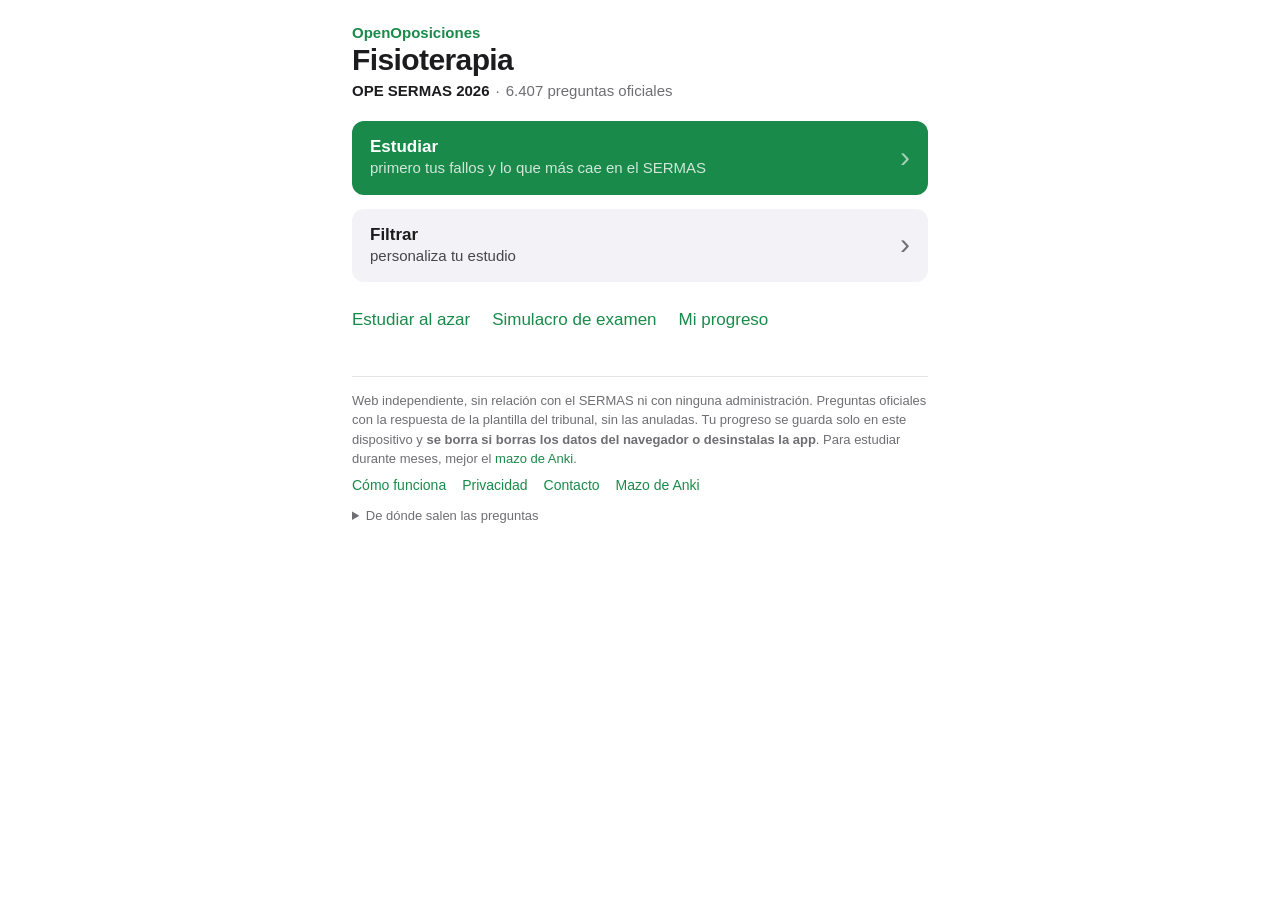
==== commit 60db3864: "Banco corregido (pies de página y preguntas pegadas), mazo de Anki nuevo y avisos de Anki" ====
--- a/index.html
+++ b/index.html
@@ -94,6 +94,9 @@
 .favs { display: grid; gap: 8px; }
 button.fav { display: grid; grid-template-columns: auto minmax(0, 1fr) auto; gap: 10px; align-items: center; width: 100%; text-align: left; padding: 12px 16px; border: 0; border-radius: 12px; background: var(--relleno); color: var(--tinta); font: 400 16px/1.3 var(--f-texto); cursor: pointer; }
 button.fav .estrella { color: var(--acento); }
+.aviso-anki { background: var(--relleno); border-radius: var(--radio); padding: 12px 14px; font-size: 15px; line-height: 1.45; }
+.aviso-anki a, .aviso-anki-inicio a { color: var(--acento); text-decoration: none; font-weight: 600; }
+.aviso-anki-inicio { margin: -4px 0 4px; font-size: 14px; color: var(--tinta-2); }
 .fav-fila { display: grid; grid-template-columns: minmax(0, 1fr) auto; gap: 6px; }
 button.fav-x { min-width: 44px; padding: 0 12px; border: 0; border-radius: 12px; background: var(--relleno); color: var(--tinta-2); font: 400 22px/1 var(--f-texto); cursor: pointer; }
 button.fav-x.seguro { background: var(--mal-suave); color: var(--mal); font: 600 15px var(--f-texto); }
@@ -192,6 +195,7 @@
 .instalar img { width: 48px; height: 48px; border-radius: 11px; grid-row: span 2; }
 .instalar b { font-size: 17px; font-weight: 600; color: var(--tinta); }
 .instalar span { font-size: 15px; line-height: 1.4; color: var(--tinta-2); }
+.instalar a.boton { grid-column: 1 / -1; margin-top: 8px; text-align: center; text-decoration: none; font: 600 17px var(--f-texto); color: var(--sobre-acento); background: var(--acento); border-radius: 12px; padding: 12px 16px; }
 .instalar button { grid-column: 1 / -1; margin-top: 8px; font: 600 17px var(--f-texto); color: var(--sobre-acento); background: var(--acento); border: 0; border-radius: 12px; padding: 12px 16px; cursor: pointer; }
 </style>
 </head>
@@ -211,12 +215,14 @@
     <span id="i-ios">Pulsa Compartir y luego «Añadir a pantalla de inicio». Ábrela siempre desde el icono para no perder tu progreso.</span>
     <span id="i-android">Menú ⋮ del navegador → «Instalar app» o «Añadir a pantalla de inicio». Funciona sin conexión.</span>
     <span id="i-pc">Tenla como una app más en este ordenador. Funciona sin conexión.</span>
+    <span id="i-dentro" hidden></span>
     <button type="button" id="i-boton" hidden>Instalar</button>
+    <a id="i-abrir" class="boton" hidden>Abrir en Chrome</a>
   </section>
   
 
   <footer>
-    <div>Web independiente, sin relación con el SERMAS ni con ninguna administración. Preguntas oficiales con la respuesta de la plantilla del tribunal, sin las anuladas. Tu progreso se guarda solo en este dispositivo: <b>se borra si borras los datos del navegador o desinstalas la app</b>.</div>
+    <div>Web independiente, sin relación con el SERMAS ni con ninguna administración. Preguntas oficiales con la respuesta de la plantilla del tribunal, sin las anuladas. Tu progreso se guarda solo en este dispositivo y <b>se borra si borras los datos del navegador o desinstalas la app</b>. Para estudiar durante meses, mejor el <a href="como-funciona.html#anki">mazo de Anki</a>.</div>
     <div class="enlaces"><a href="como-funciona.html">Cómo funciona</a><a href="privacidad.html">Privacidad</a><a href="como-funciona.html#contacto">Contacto</a><a href="fisioterapia-ope-preguntas.apkg">Mazo de Anki</a></div>
     <details class="mas-info"><summary>De dónde salen las preguntas</summary>
       <p>Cuadernillos y plantillas publicados por cada administración (servicios de salud, consejerías y otras administraciones). Cada pregunta indica de qué examen sale. Respuesta según la plantilla definitiva cuando existe; si el tribunal solo publicó la provisional, se usa esa sin las anuladas que constan.</p>
@@ -226,7 +232,7 @@
   </footer>
 </div>
 
-<script src="banco.js?v=c20f877cfa"></script>
+<script src="banco.js?v=766d7d3ae5"></script>
 <script>
 (() => {
   const B = window.BANCO;
@@ -358,6 +364,7 @@
       <p class="estado"${vistas ? "" : " hidden"}>${vistas
         ? `Llevas <b>${num(vistas)}</b> preguntas · <b>${Math.round(100 * ac / tot)} %</b> de aciertos${nt ? ` · <b>${num(nt)}</b> para repasar hoy` : ""}`
         : ""}</p>
+      <p class="aviso-anki-inicio"${vistas >= 30 ? "" : " hidden"}>Tu progreso solo está en este navegador. Para estudiar durante meses, mejor <a href="como-funciona.html#anki">el mazo de Anki</a>.</p>
       <button type="button" class="grande prim" id="estudiar">Estudiar<span>${nt ? `tus ${num(nt)} repasos de hoy y preguntas nuevas` : "primero tus fallos y lo que más cae en el SERMAS"}</span></button>
       <button type="button" class="grande sec" id="filtrar">Filtrar<span>personaliza tu estudio</span></button>
       ${favs.length ? `<div class="favs" aria-label="Filtros favoritos">${favs.map((f, i) => { const m = filtrar(f).length;
@@ -596,7 +603,8 @@
       <details><summary>Por temas</summary><div class="tabla-env"><table class="temas"><thead><tr><th>Tema</th><th class="n">Vistas</th><th class="n">Aciertos</th></tr></thead><tbody>
       ${Object.entries(porTema).sort((x, y) => y[1][0] - x[1][0]).map(([t, v]) => `<tr><td>${esc(B.temas[t] || t)}</td><td class="n">${v[1]}/${v[0]}<span class="mini" aria-hidden="true"><i style="width:${100 * v[1] / v[0]}%"></i></span></td><td class="n">${v[3] ? Math.round(100 * v[2] / v[3]) + " %" : "–"}</td></tr>`).join("")}
       </tbody></table></div></details>
-      <div class="acciones"><button class="sec" id="borrar" type="button">Borrar mi progreso</button><span class="nota" id="borrar-nota">Se guarda solo en este dispositivo: se pierde si borras los datos del navegador, desinstalas la app o cambias de móvil.</span></div>
+      <div class="aviso-anki"><b>Este progreso no tiene copia.</b> Vive solo en este navegador: si borras sus datos, desinstalas la app o cambias de móvil, se pierde. Si vas a estudiar durante meses, usa el <a href="como-funciona.html#anki">mazo de Anki</a>: guarda tu progreso en tu cuenta y lo sincroniza entre dispositivos.</div>
+      <div class="acciones"><button class="sec" id="borrar" type="button">Borrar mi progreso</button><span class="nota" id="borrar-nota"></span></div>
     </section>`);
     enlazarVolver();
     $("#borrar").addEventListener("click", ev => {
@@ -620,11 +628,29 @@
   let instalada = matchMedia("(display-mode: standalone)").matches || navigator.standalone === true;
   const ios = /iPad|iPhone|iPod/.test(navigator.userAgent) || (navigator.platform === "MacIntel" && navigator.maxTouchPoints > 1);
   const android = /Android/i.test(navigator.userAgent);
-  $("i-ios").hidden = !ios; $("i-android").hidden = !android; $("i-pc").hidden = ios || android;
+  // Dentro del navegador de otra app (enlace abierto desde Instagram, Facebook, Telegram…) no se puede instalar: hay que abrirla en el navegador.
+  const ua = navigator.userAgent;
+  const app = /Instagram/i.test(ua) ? "Instagram" : /FBAN|FBAV|FB_IAB|FBIOS|Messenger/i.test(ua) ? "Facebook" : /Telegram/i.test(ua) ? "Telegram"
+    : /LinkedInApp/i.test(ua) ? "LinkedIn" : /musical_ly|BytedanceWebview|TikTok/i.test(ua) ? "TikTok" : /\bLine\//.test(ua) ? "LINE"
+    : (android && /; wv\)/.test(ua)) ? "otra app" : "";
+  $("i-ios").hidden = !ios || !!app; $("i-android").hidden = !android || !!app; $("i-pc").hidden = ios || android || !!app;
+  if (app) {
+    $("i-dentro").hidden = false;
+    $("i-dentro").textContent = `La has abierto dentro de ${app === "otra app" ? "otra app" : app}: desde aquí no se puede instalar. `
+      + (ios ? "Toca el menú (··· o el icono de compartir) y elige «Abrir en Safari»." : "Toca el menú ⋮ y elige «Abrir en Chrome» o «Abrir en el navegador».");
+    if (android) {  // en Android, un botón que la abre directamente en Chrome
+      // Solo la dirección fija y el nombre del grupo ya limpio: nada que venga tal cual de la URL (evita colar otro «#Intent;…» con un enlace preparado).
+      const g = (new URLSearchParams(location.search).get("g") || "").replace(/[^a-z0-9-]/gi, "").slice(0, 40);
+      const url = "openoposiciones.github.io/" + (g ? "?g=" + g : "");
+      $("i-abrir").href = "intent://" + url + "#Intent;scheme=https;package=com.android.chrome;S.browser_fallback_url=" + encodeURIComponent("https://" + url) + ";end";
+      const a = $("i-abrir");
+      a.hidden = false;
+    }
+  }
   let aviso = null;
-  const actualizar = () => { caja.hidden = instalada || !document.querySelector("#vista .inicio") || !(ios || android || aviso); };
+  const actualizar = () => { caja.hidden = instalada || !document.querySelector("#vista .inicio") || !(ios || android || aviso || app); };
   new MutationObserver(actualizar).observe($("vista"), { childList: true });
-  addEventListener("beforeinstallprompt", e => { e.preventDefault(); aviso = e; boton.hidden = ios; actualizar(); });
+  addEventListener("beforeinstallprompt", e => { e.preventDefault(); aviso = e; boton.hidden = ios || !!app; actualizar(); });
   boton.addEventListener("click", async () => { if (!aviso) return; aviso.prompt(); await aviso.userChoice; aviso = null; boton.hidden = true; });
   addEventListener("appinstalled", () => { instalada = true; actualizar(); });
   actualizar();
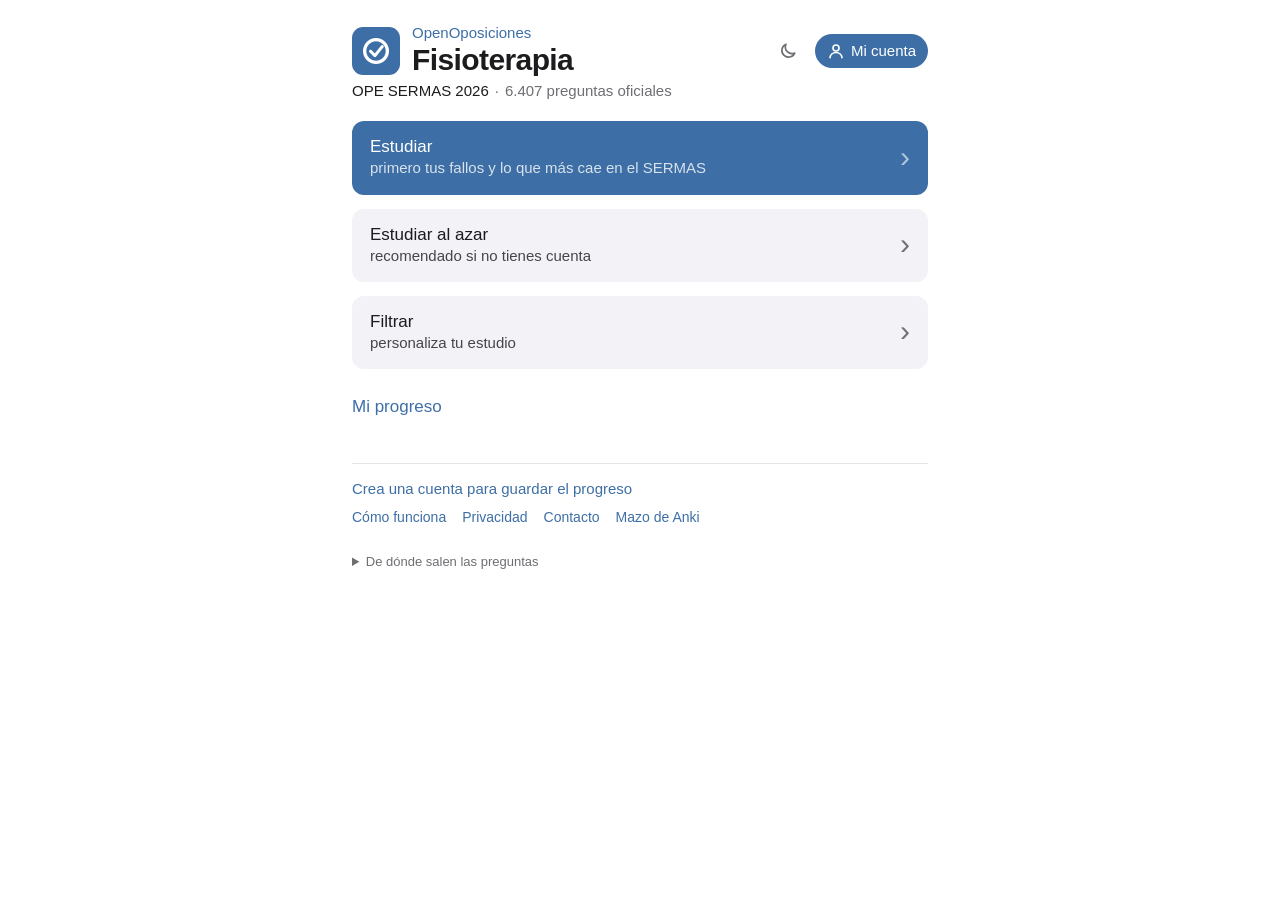
==== commit 0ab02b2b: "Cuenta opcional para guardar el progreso, azul suave, logo y modo oscuro Co-Authored-By: Claude Opus" ====
--- a/index.html
+++ b/index.html
@@ -4,22 +4,23 @@
 <meta charset="utf-8">
 <meta name="viewport" content="width=device-width, initial-scale=1, viewport-fit=cover">
 <meta name="color-scheme" content="light dark">
-<meta http-equiv="Content-Security-Policy" content="default-src 'self'; script-src 'self' 'unsafe-inline'; style-src 'self' 'unsafe-inline'; img-src 'self' data: https://openoposiciones.goatcounter.com/count; font-src 'self'; connect-src 'self'; manifest-src 'self'; worker-src 'self'; base-uri 'self'; form-action 'none'">
+<meta http-equiv="Content-Security-Policy" content="default-src 'self'; script-src 'self' 'unsafe-inline'; style-src 'self' 'unsafe-inline'; img-src 'self' data: https://openoposiciones.goatcounter.com/count; font-src 'self'; connect-src 'self' https://openoposiciones-sinc.openoposiciones-sinc.workers.dev; manifest-src 'self'; worker-src 'self'; base-uri 'self'; form-action 'none'">
 <meta name="referrer" content="no-referrer">
 <meta name="theme-color" content="#ffffff" media="(prefers-color-scheme: light)">
 <meta name="theme-color" content="#000000" media="(prefers-color-scheme: dark)">
 <link rel="manifest" href="manifest.webmanifest">
-<link rel="icon" href="iconos/favicon-32.png" sizes="32x32">
-<link rel="apple-touch-icon" href="iconos/apple-touch-icon.png">
+<link rel="icon" href="iconos/favicon-32.png?v=13abba427c" sizes="32x32">
+<link rel="apple-touch-icon" href="iconos/apple-touch-icon.png?v=13abba427c">
 <meta name="apple-mobile-web-app-capable" content="yes">
 <meta name="mobile-web-app-capable" content="yes">
 <meta name="apple-mobile-web-app-title" content="OpenOposiciones">
 <meta name="apple-mobile-web-app-status-bar-style" content="default">
 
 <title>OpenOposiciones · Fisioterapia SERMAS 2026</title>
-<meta name="description" content="Test gratuito para la OPE de Fisioterapia del SERMAS 2026: más de 6.400 preguntas oficiales de exámenes de 2012 a 2026 con la plantilla de cada tribunal. Sin registro y sin anuncios.">
+<meta name="description" content="Test gratuito para la OPE de Fisioterapia del SERMAS 2026: más de 6.400 preguntas oficiales de exámenes de 2012 a 2026 con la plantilla de cada tribunal. Sin anuncios; cuenta opcional y sin datos personales.">
+<script>try { const t = localStorage.getItem("banco-fisio-ope-v1-tema"); if (t === "dark" || t === "light") document.documentElement.dataset.theme = t; } catch (e) {}</script>
 <style>
-/* Estilo nativo: la letra del sistema (San Francisco en iPhone, Roboto en Android), blanco y negro y un solo verde. */
+/* Estilo nativo: la letra del sistema (San Francisco en iPhone, Roboto en Android), blanco y negro y un solo azul suave (el verde, solo para la respuesta correcta). */
 :root {
   --papel: #ffffff;       /* fondo */
   --hoja: #ffffff;        /* superficies */
@@ -28,9 +29,9 @@
   --tinta: #1c1c1e;
   --tinta-2: #6e6e73;
   --linea: #e3e3e8;
-  --acento: #1a8a4a;      /* verde salud */
+  --acento: #3d6fa6;      /* azul suave */
   --sobre-acento: #ffffff;
-  --acento-suave: #e6f4ec;
+  --acento-suave: #ebf1f8;
   --ok: #1a8a4a; --ok-suave: #e6f4ec;
   --mal: #d1242f; --mal-suave: #fdecec;
   --aviso: #a05a00;
@@ -44,7 +45,7 @@
   :root:not([data-theme="light"]) {
     --papel: #000000; --hoja: #000000; --relleno: #1c1c1e; --relleno-2: #2c2c2e;
     --tinta: #f5f5f7; --tinta-2: #98989f; --linea: #2c2c2e;
-    --acento: #34c46d; --sobre-acento: #00140a; --acento-suave: #0f2a1a;
+    --acento: #8fb3dc; --sobre-acento: #0c1622; --acento-suave: #16212e;
     --ok: #34c46d; --ok-suave: #0f2a1a; --mal: #ff6b6b; --mal-suave: #2e1214; --aviso: #ffb340;
     color-scheme: dark;
   }
@@ -52,7 +53,7 @@
 :root[data-theme="dark"] {
   --papel: #000000; --hoja: #000000; --relleno: #1c1c1e; --relleno-2: #2c2c2e;
   --tinta: #f5f5f7; --tinta-2: #98989f; --linea: #2c2c2e;
-  --acento: #34c46d; --sobre-acento: #00140a; --acento-suave: #0f2a1a;
+  --acento: #8fb3dc; --sobre-acento: #0c1622; --acento-suave: #16212e;
   --ok: #34c46d; --ok-suave: #0f2a1a; --mal: #ff6b6b; --mal-suave: #2e1214; --aviso: #ffb340;
   color-scheme: dark;
 }
@@ -63,12 +64,13 @@
 body::before { content: ""; position: fixed; inset: 0 0 auto; height: env(safe-area-inset-top, 0px); z-index: 10; background: var(--papel); }
 
 header.cab { padding-block: 24px 4px; display: grid; gap: 2px; }
-h1 { font: 700 30px/1.15 var(--f-titulo); letter-spacing: -.02em; margin: 0; }
-h2 { font: 700 22px/1.2 var(--f-titulo); letter-spacing: -.01em; margin: 0; }
+h1 { font: 600 clamp(23px, 5.9vw, 30px)/1.15 var(--f-titulo); letter-spacing: -.02em; margin: 0; }
+h2 { font: 600 22px/1.2 var(--f-titulo); letter-spacing: -.01em; margin: 0; }
 .cifras { display: flex; flex-wrap: wrap; color: var(--tinta-2); font-size: 15px; font-variant-numeric: tabular-nums; }
 .cifras span + span::before { content: "·"; margin: 0 6px; }
 .cifras b { font-weight: 400; }
-.cifras .objetivo { color: var(--tinta); font-weight: 600; }
+.cifras .objetivo { color: var(--tinta); font-weight: 500; }
+b, strong { font-weight: 500; }
 
 section.panel { padding-block: 16px; display: grid; gap: 14px; }
 .nota { font-size: 15px; color: var(--tinta-2); }
@@ -79,8 +81,8 @@
 /* inicio */
 .inicio { gap: 10px; padding-block: 12px 16px; }
 .estado { margin: 0 0 8px; color: var(--tinta-2); font-size: 15px; }
-.estado b { color: var(--tinta); font-weight: 600; }
-button.grande { position: relative; display: grid; grid-template-columns: minmax(0, 1fr); gap: 1px; text-align: left; width: 100%; padding: 16px 44px 16px 18px; border: 0; border-radius: 14px; font: 600 20px/1.25 var(--f-texto); cursor: pointer; }
+.estado b { color: var(--tinta); font-weight: 500; }
+button.grande { position: relative; display: grid; grid-template-columns: minmax(0, 1fr); gap: 1px; text-align: left; width: 100%; padding: 16px 44px 16px 18px; border: 0; border-radius: 14px; font: 500 20px/1.25 var(--f-texto); cursor: pointer; }
 button.grande::after { content: "›"; position: absolute; right: 18px; top: 50%; transform: translateY(-52%); font: 400 30px/1 var(--f-texto); opacity: .6; }
 button.grande span { font: 400 15px/1.35 var(--f-texto); opacity: .8; }
 .inicio button.grande { padding: 16px 44px 16px 18px; }  /* que no lo pise button.prim / button.sec */
@@ -94,9 +96,10 @@
 .favs { display: grid; gap: 8px; }
 button.fav { display: grid; grid-template-columns: auto minmax(0, 1fr) auto; gap: 10px; align-items: center; width: 100%; text-align: left; padding: 12px 16px; border: 0; border-radius: 12px; background: var(--relleno); color: var(--tinta); font: 400 16px/1.3 var(--f-texto); cursor: pointer; }
 button.fav .estrella { color: var(--acento); }
-.aviso-anki { background: var(--relleno); border-radius: var(--radio); padding: 12px 14px; font-size: 15px; line-height: 1.45; }
-.aviso-anki a, .aviso-anki-inicio a { color: var(--acento); text-decoration: none; font-weight: 600; }
-.aviso-anki-inicio { margin: -4px 0 4px; font-size: 14px; color: var(--tinta-2); }
+.aviso-copia { background: var(--relleno); border-radius: var(--radio); padding: 12px 14px; font-size: 15px; line-height: 1.45; }
+.aviso-copia a, .aviso-copia-inicio a { color: var(--acento); text-decoration: none; font-weight: 500; }
+.aviso-copia-inicio { margin: -4px 0 4px; font-size: 14px; color: var(--tinta-2); }
+.aviso-copia:empty, .aviso-copia-inicio:empty, #pie-cuenta:empty { display: none; }
 .fav-fila { display: grid; grid-template-columns: minmax(0, 1fr) auto; gap: 6px; }
 button.fav-x { min-width: 44px; padding: 0 12px; border: 0; border-radius: 12px; background: var(--relleno); color: var(--tinta-2); font: 400 22px/1 var(--f-texto); cursor: pointer; }
 button.fav-x.seguro { background: var(--mal-suave); color: var(--mal); font: 600 15px var(--f-texto); }
@@ -108,7 +111,7 @@
 
 /* botones normales */
 .acciones { display: flex; flex-wrap: wrap; gap: 10px; align-items: center; }
-button.prim, button.sec { font: 600 17px var(--f-texto); border-radius: var(--radio); padding: 12px 18px; cursor: pointer; border: 0; }
+button.prim, button.sec { font: 500 17px var(--f-texto); border-radius: var(--radio); padding: 12px 18px; cursor: pointer; border: 0; }
 button.prim { background: var(--acento); color: var(--sobre-acento); }
 button.sec { background: var(--relleno); color: var(--tinta); }
 button.ancho { width: 100%; padding: 15px 18px; }
@@ -129,11 +132,11 @@
 .preg-cab span + span::before { content: "·"; margin-right: 6px; }
 .chip { font: inherit; }
 details.caso { background: var(--relleno); border-radius: var(--radio); padding: 12px 14px; font-size: 16px; }
-details.caso summary { cursor: pointer; font-weight: 600; color: var(--tinta); }
-.enun { font-weight: 600; font-size: 19px; line-height: 1.4; }
+details.caso summary { cursor: pointer; font-weight: 500; color: var(--tinta); }
+.enun { font-weight: 500; font-size: 19px; line-height: 1.4; }
 ol.ops { list-style: none; margin: 0; padding: 0; display: grid; gap: 8px; }
 ol.ops button { width: 100%; text-align: left; display: grid; grid-template-columns: 1.6rem 1fr; gap: 6px; font: 17px/1.4 var(--f-texto); color: var(--tinta); background: var(--relleno); border: 2px solid transparent; border-radius: var(--radio); padding: 12px 14px; cursor: pointer; }
-ol.ops button .l { font-weight: 600; color: var(--tinta-2); }
+ol.ops button .l { font-weight: 500; color: var(--tinta-2); }
 ol.ops button:active:not(:disabled) { background: var(--relleno-2); }
 ol.ops button.elegida { border-color: var(--acento); background: var(--acento-suave); }
 ol.ops button.ok { border-color: var(--ok); background: var(--ok-suave); }
@@ -141,27 +144,17 @@
 ol.ops button.mal { border-color: var(--mal); background: var(--mal-suave); }
 ol.ops button.mal .l { color: var(--mal); }
 ol.ops button:disabled { cursor: default; opacity: 1; }
-.veredicto { font-weight: 600; font-size: 17px; }
+.veredicto { font-weight: 500; font-size: 17px; }
 .veredicto.ok { color: var(--ok); } .veredicto.mal { color: var(--mal); } .veredicto.blanco { color: var(--aviso); }
 .fuentes { font-size: 14px; color: var(--tinta-2); }
 .barra { display: flex; justify-content: space-between; align-items: center; gap: 10px; flex-wrap: wrap; }
 .progreso { height: 3px; background: var(--relleno); border-radius: 2px; overflow: hidden; }
 .progreso i { display: block; height: 100%; background: var(--acento); }
-.reloj { font-size: 17px; font-weight: 600; font-variant-numeric: tabular-nums; }
-.reloj.poco { color: var(--mal); }
-
-/* simulacro: rejilla de números */
-.rejilla { display: grid; grid-template-columns: repeat(auto-fill, minmax(2.5rem, 1fr)); gap: 6px; }
-.rejilla button { font: 500 14px var(--f-texto); font-variant-numeric: tabular-nums; padding: 8px 0; border-radius: 8px; border: 0; background: var(--relleno); color: var(--tinta-2); cursor: pointer; }
-.rejilla button.resp { background: var(--acento-suave); color: var(--acento); }
-.rejilla button.actual { outline: 2px solid var(--tinta); }
-.rejilla button.ok { background: var(--ok-suave); color: var(--ok); }
-.rejilla button.mal { background: var(--mal-suave); color: var(--mal); }
 
 /* resultados y progreso */
 .resumen { display: grid; grid-template-columns: repeat(auto-fit, minmax(8rem, 1fr)); gap: 8px; }
 .dato { background: var(--relleno); border-radius: var(--radio); padding: 12px 14px; display: grid; gap: 2px; }
-.dato .v { font: 700 24px/1.1 var(--f-texto); font-variant-numeric: tabular-nums; }
+.dato .v { font: 500 24px/1.1 var(--f-texto); font-variant-numeric: tabular-nums; }
 .dato .k { font-size: 14px; color: var(--tinta-2); }
 table.temas { width: 100%; border-collapse: collapse; font-size: 15px; margin-top: 8px; }
 table.temas th, table.temas td { text-align: left; padding: 9px 4px; border-bottom: 1px solid var(--linea); }
@@ -172,13 +165,51 @@
 .tabla-env { overflow-x: auto; }
 .vacio { padding: 18px; text-align: center; color: var(--tinta-2); background: var(--relleno); border-radius: var(--radio); }
 
+/* cabecera: título a la izquierda; modo oscuro y cuenta a la derecha */
+header.cab { grid-template-columns: minmax(0, 1fr) auto; align-items: center; column-gap: 10px; }
+header.cab > h1 { grid-column: 1; grid-row: 1; }
+header.cab .cifras { grid-column: 1 / -1; }
+.cab-botones { grid-column: 2; grid-row: 1; display: flex; gap: 10px; align-items: center; }
+.boton-tema { flex: none; width: 34px; height: 34px; border-radius: 999px; border: 0; padding: 0; display: grid; place-items: center; background: none; color: var(--tinta-2); cursor: pointer; }
+.boton-tema:hover { background: var(--relleno); }
+.boton-cuenta { display: inline-flex; align-items: center; gap: 6px; max-width: 9.5rem; padding: 8px 12px; border-radius: 999px; font: 500 15px var(--f-texto); text-decoration: none; background: var(--acento); color: var(--sobre-acento); white-space: nowrap; }
+.boton-cuenta span { overflow: hidden; text-overflow: ellipsis; }
+.boton-cuenta svg { flex: none; }
+.boton-cuenta.con-sesion { padding: 9px; background: var(--acento-suave); color: var(--acento); }
+.boton-cuenta.con-sesion span { display: none; }  /* con cuenta: solo el icono */
+@media (max-width: 380px) { h1 { font-size: 26px; } .boton-cuenta { padding: 9px; } .boton-cuenta span { display: none; } }
+
+/* cuenta */
+[hidden] { display: none !important; }
+input[type="text"], input[type="password"] { font: 17px var(--f-texto); color: var(--tinta); background: var(--relleno); border: 0; border-radius: 10px; padding: 11px 12px; width: 100%; appearance: none; -webkit-appearance: none; }
+form.bloque { margin: 0; }
+.ayuda { font-size: 13px; color: var(--tinta-2); }
+.error { color: var(--mal); font-size: 15px; min-height: 1.2em; margin: 0; }
+.error:empty { min-height: 0; }
+.exito { color: var(--ok); font-size: 15px; margin: 0; }
+.pestanas { display: grid; grid-template-columns: 1fr 1fr; gap: 4px; background: var(--relleno); border-radius: 12px; padding: 4px; }
+.pestanas button { font: 500 16px var(--f-texto); border: 0; border-radius: 9px; padding: 10px; background: none; color: var(--tinta-2); cursor: pointer; }
+.pestanas button[aria-selected="true"] { background: var(--hoja); color: var(--tinta); box-shadow: 0 1px 3px rgba(0,0,0,.12); }
+.codigo { font: 500 22px/1.4 ui-monospace, SFMono-Regular, Menlo, Consolas, monospace; letter-spacing: .04em; text-align: center; background: var(--acento-suave); color: var(--tinta); border-radius: var(--radio); padding: 16px 12px; word-break: break-word; user-select: all; }
+.estado-cuenta { display: grid; gap: 4px; background: var(--relleno); border-radius: var(--radio); padding: 14px 16px; }
+.estado-cuenta .s { font-size: 15px; color: var(--tinta-2); }
+.estado-cuenta .s.mal, .aviso-copia-inicio.mal { color: var(--aviso); }
+.marca-ok { color: var(--ok); }
+.bloque { display: grid; gap: 10px; }
+.bloque h3 { font: 500 14px var(--f-texto); color: var(--tinta-2); text-transform: uppercase; letter-spacing: .04em; margin: 8px 0 0; }
+.lista-acciones { display: grid; gap: 8px; }
+button.peligro { background: var(--mal-suave); color: var(--mal); }
+.letra-peq { font-size: 14px; color: var(--tinta-2); margin: 0; }
+.letra-peq a { color: var(--acento); text-decoration: none; }
+
 /* plegables y pie */
 details > summary { cursor: pointer; color: var(--tinta-2); font-size: 15px; padding: 4px 0; }
 details.fuentes summary { font-size: 14px; }
-details.ir { display: grid; gap: 8px; }
 footer { margin-top: 24px; padding-top: 14px; border-top: 1px solid var(--linea); font-size: 13px; line-height: 1.5; color: var(--tinta-2); display: grid; gap: 6px; }
-footer b { font-weight: 600; }
+footer b { font-weight: 500; }
 footer details summary { font-size: 13px; }
+footer details.mas-info { margin-top: 14px; }
+#pie-cuenta a { color: var(--acento); font-size: 15px; font-weight: 500; text-decoration: none; }
 footer details p { margin: 6px 0 0; }
 @media (prefers-reduced-motion: no-preference) { ol.ops button, button.grande, .progreso i { transition: background-color .15s, border-color .15s, width .25s; } }
 
@@ -187,30 +218,37 @@
 body { margin: 0; }
 img { max-width: 100%; }
 [hidden] { display: none !important; }
-.marca { margin: 0; font: 600 15px var(--f-texto); color: var(--acento); }
+.marca { margin: 0; font: 500 15px var(--f-texto); color: var(--acento); }
+/* logo + título: vuelven al inicio */
+.ir-inicio { grid-column: 1; grid-row: 1; min-width: 0; display: inline-grid; grid-template-columns: 48px minmax(0, 1fr); gap: 12px; align-items: center; justify-self: start; color: inherit; text-decoration: none; }
+.ir-inicio .titulos { display: grid; gap: 2px; min-width: 0; }
+.logo { width: 48px; height: 48px; border-radius: 11px; display: block; }
+@media (max-width: 440px) { .ir-inicio { grid-template-columns: 44px minmax(0, 1fr); gap: 10px; } .logo { width: 44px; height: 44px; border-radius: 10px; } }
+@media (max-width: 380px) { .ir-inicio { grid-template-columns: 40px minmax(0, 1fr); } .logo { width: 40px; height: 40px; border-radius: 9px; } }
 footer a { color: var(--acento); text-decoration: none; }
 footer .enlaces { display: flex; flex-wrap: wrap; gap: 4px 16px; font-size: 14px; }
 /* tarjeta de instalar: en el inicio, hasta que se instala */
 .instalar { display: grid; grid-template-columns: 48px 1fr; gap: 4px 14px; align-items: center; margin-top: 4px; padding: 14px 16px; border-radius: 14px; background: var(--acento-suave); }
 .instalar img { width: 48px; height: 48px; border-radius: 11px; grid-row: span 2; }
-.instalar b { font-size: 17px; font-weight: 600; color: var(--tinta); }
+.instalar b { font-size: 17px; font-weight: 500; color: var(--tinta); }
 .instalar span { font-size: 15px; line-height: 1.4; color: var(--tinta-2); }
-.instalar a.boton { grid-column: 1 / -1; margin-top: 8px; text-align: center; text-decoration: none; font: 600 17px var(--f-texto); color: var(--sobre-acento); background: var(--acento); border-radius: 12px; padding: 12px 16px; }
-.instalar button { grid-column: 1 / -1; margin-top: 8px; font: 600 17px var(--f-texto); color: var(--sobre-acento); background: var(--acento); border: 0; border-radius: 12px; padding: 12px 16px; cursor: pointer; }
+.instalar a.boton { grid-column: 1 / -1; margin-top: 8px; text-align: center; text-decoration: none; font: 500 17px var(--f-texto); color: var(--sobre-acento); background: var(--acento); border-radius: 12px; padding: 12px 16px; }
+.instalar button { grid-column: 1 / -1; margin-top: 8px; font: 500 17px var(--f-texto); color: var(--sobre-acento); background: var(--acento); border: 0; border-radius: 12px; padding: 12px 16px; cursor: pointer; }
 </style>
 </head>
 <body>
 
 <div class="envoltura">
   <header class="cab">
-    <p class="marca">OpenOposiciones</p>
-    <h1>Fisioterapia</h1>
+    <div class="cab-botones"><button type="button" class="boton-tema" id="boton-tema"></button><a href="#cuenta" class="boton-cuenta" id="boton-cuenta" hidden></a></div>
+    <a href="./" class="ir-inicio" id="ir-inicio" aria-label="Ir al inicio"><img src="iconos/icono-192.png?v=13abba427c" alt="" class="logo" width="48" height="48"><div class="titulos"><p class="marca">OpenOposiciones</p>
+    <h1>Fisioterapia</h1></div></a>
     <div class="cifras" id="cifras"></div>
   </header>
 
   <main id="vista"></main>
   <section class="instalar" id="instalar" hidden aria-label="Instalar la app">
-    <img src="iconos/icono-192.png" alt="">
+    <img src="iconos/icono-192.png?v=13abba427c" alt="">
     <b>Instálala en tu móvil</b>
     <span id="i-ios">Pulsa Compartir y luego «Añadir a pantalla de inicio». Ábrela siempre desde el icono para no perder tu progreso.</span>
     <span id="i-android">Menú ⋮ del navegador → «Instalar app» o «Añadir a pantalla de inicio». Funciona sin conexión.</span>
@@ -222,7 +260,7 @@
   
 
   <footer>
-    <div>Web independiente, sin relación con el SERMAS ni con ninguna administración. Preguntas oficiales con la respuesta de la plantilla del tribunal, sin las anuladas. Tu progreso se guarda solo en este dispositivo y <b>se borra si borras los datos del navegador o desinstalas la app</b>. Para estudiar durante meses, mejor el <a href="como-funciona.html#anki">mazo de Anki</a>.</div>
+    <div id="pie-cuenta"></div>
     <div class="enlaces"><a href="como-funciona.html">Cómo funciona</a><a href="privacidad.html">Privacidad</a><a href="como-funciona.html#contacto">Contacto</a><a href="fisioterapia-ope-preguntas.apkg">Mazo de Anki</a></div>
     <details class="mas-info"><summary>De dónde salen las preguntas</summary>
       <p>Cuadernillos y plantillas publicados por cada administración (servicios de salud, consejerías y otras administraciones). Cada pregunta indica de qué examen sale. Respuesta según la plantilla definitiva cuando existe; si el tribunal solo publicó la provisional, se usa esa sin las anuladas que constan.</p>
@@ -232,7 +270,7 @@
   </footer>
 </div>
 
-<script src="banco.js?v=766d7d3ae5"></script>
+<script src="banco.js?v=13abba427c"></script>
 <script>
 (() => {
   const B = window.BANCO;
@@ -259,11 +297,14 @@
   const ORGS = [...new Set(EX.map(e => e.org))].sort((a, b) => a.localeCompare(b, "es"));
   const ANIOS = [...new Set(EX.map(e => e.anio).filter(Boolean))].sort();
 
-  // ---------- almacenamiento local (solo en este navegador) ----------
+  // ---------- almacenamiento local (en este navegador; con cuenta, además, cifrado en el servidor) ----------
+  // Servidor de la cuenta opcional (sinc/worker.js). Vacío = sin cuentas: la app solo guarda en el navegador.
+  // scripts/web.py pone aquí la dirección publicada.
+  const SINC = "https://openoposiciones-sinc.openoposiciones-sinc.workers.dev";
   const CLAVE = "banco-fisio-ope-v1";
-  let est = { q: {}, sims: [], n: 0 };
+  let est = { q: {}, sims: [], n: 0, reinicio: 0 };   // reinicio: cuándo se pulsó «Borrar mi progreso» (para los demás dispositivos)
   try { est = Object.assign(est, JSON.parse(localStorage.getItem(CLAVE) || "{}")); } catch (e) {}
-  const guardar = () => { try { localStorage.setItem(CLAVE, JSON.stringify(est)); } catch (e) {} };
+  const guardar = () => { try { localStorage.setItem(CLAVE, JSON.stringify(est)); } catch (e) {} sinc.marcar(); };
   // Repaso espaciado por días (como Anki, simplificado). Cada pregunta vista guarda:
   // [vistas, aciertos, fallos seguidos, nº de respuesta de la última vez, día en que toca repasarla, intervalo en días, nº de respuesta a partir de la que vuelve un fallo]
   // Fallo: vuelve a las ~10 preguntas; al acertarla, mañana. Acierto: 3 días la primera vez y después 7, 30, 90, 180… días.
@@ -295,21 +336,21 @@
   const fuenteTxt = q => q.f.map(([i, n]) => { const e = EX[i]; return `${esc(e.serv)} · ${esc(e.fecha)}${e.turno && e.turno !== "-" ? " · " + esc(e.turno) : ""} · pregunta ${n}`; }).join("<br>");
   const barajar = a => { a = a.slice(); for (let i = a.length - 1; i > 0; i--) { const j = Math.floor(Math.random() * (i + 1)); [a[i], a[j]] = [a[j], a[i]]; } return a; };
   const azar = a => a[Math.floor(Math.random() * a.length)];
-  const tiempo = s => `${Math.floor(s / 60)}:${String(s % 60).padStart(2, "0")}`;
   const norm = s => s.normalize("NFD").replace(/[̀-ͯ]/g, "").toLowerCase();
   const num = n => String(n).replace(/\B(?=(\d{3})+(?!\d))/g, ".");  // 6.410 (toLocaleString no agrupa los miles con 4 cifras)
 
   $("#cifras").innerHTML = `<span class="objetivo">OPE SERMAS 2026</span><span>${num(Q.length)} preguntas oficiales</span>`;
   $("#generado").textContent = `Banco generado el ${new Date(B.generado).toLocaleDateString("es", { day: "numeric", month: "long", year: "numeric" })}.`;
 
-  // ---------- filtros: solo para estudiar desde «Filtrar» o desde un favorito (Estudiar, al azar y el simulacro usan todo el banco) ----------
+  // ---------- filtros: solo para estudiar desde «Filtrar» o desde un favorito (Estudiar y al azar usan todo el banco) ----------
   const SIN_FILTRO = { tema: "", org: "", desde: ANIOS[0], hasta: ANIOS[ANIOS.length - 1], texto: "", nuevas: false, fallos: false, general: true };
   let filtro = { ...SIN_FILTRO };   // el que se está editando en «Filtrar» (se recuerda)
   try { Object.assign(filtro, JSON.parse(localStorage.getItem(CLAVE + "-f") || "{}")); } catch (e) {}
-  const guardarFiltro = () => { try { localStorage.setItem(CLAVE + "-f", JSON.stringify(filtro)); } catch (e) {} };
+  let filtroT = +(localStorage.getItem(CLAVE + "-ft") || 0);   // cuándo cambió el filtro (al mezclar dispositivos gana el último)
+  const guardarFiltro = () => { filtroT = Date.now(); try { localStorage.setItem(CLAVE + "-f", JSON.stringify(filtro)); localStorage.setItem(CLAVE + "-ft", filtroT); } catch (e) {} sinc.marcar(); };
   let favs = [];                    // filtros favoritos: [{...filtro}]
   try { favs = JSON.parse(localStorage.getItem(CLAVE + "-fav") || "[]"); } catch (e) {}
-  const guardarFavs = () => { try { localStorage.setItem(CLAVE + "-fav", JSON.stringify(favs)); } catch (e) {} };
+  const guardarFavs = () => { try { localStorage.setItem(CLAVE + "-fav", JSON.stringify(favs)); } catch (e) {} sinc.marcar(); };
   const mismo = (a, b) => Object.keys(SIN_FILTRO).every(k => String(a[k]).trim() === String(b[k]).trim());
   const filtrar = (f = filtro) => {
     const t = norm(f.texto.trim());
@@ -364,12 +405,13 @@
       <p class="estado"${vistas ? "" : " hidden"}>${vistas
         ? `Llevas <b>${num(vistas)}</b> preguntas · <b>${Math.round(100 * ac / tot)} %</b> de aciertos${nt ? ` · <b>${num(nt)}</b> para repasar hoy` : ""}`
         : ""}</p>
-      <p class="aviso-anki-inicio"${vistas >= 30 ? "" : " hidden"}>Tu progreso solo está en este navegador. Para estudiar durante meses, mejor <a href="como-funciona.html#anki">el mazo de Anki</a>.</p>
+      ${avisoInicio(vistas)}
       <button type="button" class="grande prim" id="estudiar">Estudiar<span>${nt ? `tus ${num(nt)} repasos de hoy y preguntas nuevas` : "primero tus fallos y lo que más cae en el SERMAS"}</span></button>
+      <button type="button" class="grande sec" id="ir-azar">Estudiar al azar<span>${SINC && !sinc.ses ? "recomendado si no tienes cuenta" : "preguntas de todo el banco, sin orden"}</span></button>
       <button type="button" class="grande sec" id="filtrar">Filtrar<span>personaliza tu estudio</span></button>
       ${favs.length ? `<div class="favs" aria-label="Filtros favoritos">${favs.map((f, i) => { const m = filtrar(f).length;
         return `<div class="fav-fila"><button type="button" class="fav" data-i="${i}"${m ? "" : " disabled"}><span class="estrella" aria-hidden="true">★</span><span class="fav-n">${esc(activos(f).join(" · "))}</span><span class="fav-c">${num(m)}</span></button><button type="button" class="fav-x" data-i="${i}" aria-label="Quitar de favoritos">×</button></div>`; }).join("")}</div>` : ""}
-      <p class="mas"><button type="button" class="enlace" id="ir-azar">Estudiar al azar</button><button type="button" class="enlace" id="ir-sim">Simulacro de examen</button><button type="button" class="enlace" id="ir-prog">Mi progreso</button></p>
+      <p class="mas"><button type="button" class="enlace" id="ir-prog">Mi progreso</button></p>
     </section>`);
     $("#estudiar").addEventListener("click", () => estudiar());
     $("#ir-azar").addEventListener("click", () => estudiar(true));
@@ -380,7 +422,6 @@
       if (!b.dataset.seguro) { b.dataset.seguro = "1"; b.textContent = "Quitar"; b.classList.add("seguro"); return; }
       favs.splice(+b.dataset.i, 1); guardarFavs(); inicio();
     }));
-    $("#ir-sim").addEventListener("click", simulacro);
     $("#ir-prog").addEventListener("click", progreso);
   }
 
@@ -507,83 +548,6 @@
     pintar();
   }
 
-  // ---------- simulacro ----------
-  function simulacro() {
-    pantalla(`<section class="panel">
-      ${volver}
-      <h2>Simulacro de examen</h2>
-      <p class="nota">100 preguntas al azar · 120 min · +1 acierto, −0,25 error. Nota sobre 50 (mínimo 25), como en SERMAS. De todo el banco. Las respuestas se ven al entregar.</p>
-      <div class="acciones"><button class="prim" id="empezar" type="button">Empezar</button><span class="nota" id="n-sel"></span></div>
-    </section>`);
-    enlazarVolver();
-    $("#empezar").addEventListener("click", () => correr(barajar(Q).slice(0, 100)));
-
-    function correr(lista) {
-      const resp = new Array(lista.length).fill(-1);
-      let i = 0, quedan = 120 * 60, entregado = false;
-      const reloj = setInterval(() => { quedan--; const r = $("#reloj"); if (r) { r.textContent = tiempo(Math.max(0, quedan)); r.classList.toggle("poco", quedan < 600); } if (quedan <= 0) entregar(); }, 1000);
-      const pintar = () => {
-        const q = lista[i];
-        vista.innerHTML = `<section class="panel">
-          <div class="barra"><span class="reloj" id="reloj">${tiempo(quedan)}</span><span class="nota">${resp.filter(r => r >= 0).length} respondidas de ${lista.length}</span></div>
-          ${tarjeta(q, `${i + 1} / ${lista.length}`)}
-          <div class="barra"><div class="acciones"><button class="sec" id="ant" type="button"${i ? "" : " disabled"}>Anterior</button><button class="sec" id="blanco" type="button">En blanco</button><button class="prim" id="sig" type="button">${i < lista.length - 1 ? "Siguiente" : "Ir al final"}</button></div>
-          <button class="sec" id="entregar" type="button">Entregar</button></div>
-          <details class="ir"><summary>Ir a una pregunta</summary><div class="rejilla">${lista.map((_, k) => `<button type="button" data-i="${k}" class="${resp[k] >= 0 ? "resp" : ""}${k === i ? " actual" : ""}">${k + 1}</button>`).join("")}</div></details>
-        </section>`;
-        const btns = [...vista.querySelectorAll("ol.ops button")];
-        if (resp[i] >= 0) btns[resp[i]].classList.add("elegida");
-        btns.forEach(b => b.addEventListener("click", () => { resp[i] = +b.dataset.k; if (i < lista.length - 1) { i++; } pintar(); }));
-        $("#ant").addEventListener("click", () => { i--; pintar(); });
-        $("#sig").addEventListener("click", () => { if (i < lista.length - 1) i++; pintar(); });
-        $("#blanco").addEventListener("click", () => { resp[i] = -1; if (i < lista.length - 1) i++; pintar(); });
-        $("#entregar").addEventListener("click", confirmar);
-        vista.querySelectorAll(".rejilla button").forEach(b => b.addEventListener("click", () => { i = +b.dataset.i; pintar(); }));
-      };
-      const confirmar = () => {
-        const sin = resp.filter(r => r < 0).length;
-        const z = $("#entregar"); if (z.dataset.seguro) return entregar();
-        z.dataset.seguro = "1"; z.textContent = sin ? `Entregar con ${sin} en blanco` : "Confirmar entrega";
-      };
-      function entregar() {
-        if (entregado) return; entregado = true; clearInterval(reloj);
-        let a = 0, f = 0;
-        lista.forEach((q, k) => { if (resp[k] < 0) return; const ok = resp[k] === q.c; ok ? a++ : f++; anotar(q.id, ok); });
-        const bruto = a - 0.25 * f, nota = Math.max(0, bruto) * 50 / lista.length;
-        est.sims.push({ fecha: new Date().toISOString().slice(0, 10), a, f, b: lista.length - a - f, nota: +nota.toFixed(2) }); guardar();
-        const porTema = {};
-        lista.forEach((q, k) => { const t = porTema[q.tema] || (porTema[q.tema] = [0, 0, 0]); t[0]++; if (resp[k] === q.c) t[1]++; else if (resp[k] >= 0) t[2]++; });
-        pantalla(`<section class="panel">${volver}<h2>Resultado</h2>
-          <div class="resumen">
-            <div class="dato"><span class="v">${nota.toFixed(2).replace(".", ",")}</span><span class="k">sobre 50 (mínimo 25)</span></div>
-            <div class="dato"><span class="v">${a}</span><span class="k">aciertos</span></div>
-            <div class="dato"><span class="v">${f}</span><span class="k">errores (−${(f * 0.25).toString().replace(".", ",")})</span></div>
-            <div class="dato"><span class="v">${lista.length - a - f}</span><span class="k">en blanco</span></div>
-          </div>
-          <p class="veredicto ${nota >= 25 ? "ok" : "mal"}">${nota >= 25 ? "Por encima del mínimo." : "Por debajo del mínimo."}</p>
-          <details><summary>Por temas</summary><div class="tabla-env"><table class="temas"><thead><tr><th>Tema</th><th class="n">Bien</th><th class="n">Mal</th><th class="n">Total</th></tr></thead><tbody>
-          ${Object.entries(porTema).sort((x, y) => y[1][0] - x[1][0]).map(([t, v]) => `<tr><td>${esc(B.temas[t] || t)}</td><td class="n">${v[1]}</td><td class="n">${v[2]}</td><td class="n">${v[0]}</td></tr>`).join("")}
-          </tbody></table></div></details>
-          <details open><summary>Corrección</summary>
-          <div class="rejilla">${lista.map((q, k) => `<button type="button" data-i="${k}" class="${resp[k] < 0 ? "" : resp[k] === q.c ? "ok" : "mal"}">${k + 1}</button>`).join("")}</div>
-          <div id="revision"></div></details>
-          <div class="acciones"><button class="prim" id="otro" type="button">Otro simulacro</button></div></section>`);
-        enlazarVolver();
-        const rev = k => {
-          const q = lista[k];
-          $("#revision").innerHTML = tarjeta(q, `${k + 1} / ${lista.length}`, `<div class="veredicto ${resp[k] < 0 ? "blanco" : resp[k] === q.c ? "ok" : "mal"}">${resp[k] < 0 ? "En blanco" : resp[k] === q.c ? "Correcta" : "Respondiste " + L[resp[k]]} · correcta: ${L[q.c]}</div><details class="fuentes"><summary>Examen</summary>${fuenteTxt(q)}</details>`);
-          const bs = [...$("#revision").querySelectorAll("ol.ops button")];
-          bs.forEach((b, j) => { b.disabled = true; if (j === q.c) b.classList.add("ok"); else if (j === resp[k]) b.classList.add("mal"); });
-        };
-        vista.querySelectorAll(".rejilla button").forEach(b => b.addEventListener("click", () => rev(+b.dataset.i)));
-        $("#otro").addEventListener("click", simulacro);
-      }
-      limpiar(); limpiar = () => clearInterval(reloj);
-      window.scrollTo(0, 0);
-      pintar();
-    }
-  }
-
   // ---------- progreso ----------
   function progreso() {
     const vistas = Object.keys(est.q).length;
@@ -598,23 +562,473 @@
         <div class="dato"><span class="v">${num(vistas)}</span><span class="k">vistas de ${num(Q.length)}</span></div>
         <div class="dato"><span class="v">${tot ? Math.round(100 * ac / tot) : 0} %</span><span class="k">aciertos</span></div>
         <div class="dato"><span class="v">${num(fallos)}</span><span class="k">para repasar hoy</span></div>
-        <div class="dato"><span class="v">${est.sims.length}</span><span class="k">simulacros${est.sims.length ? ` · último ${String(est.sims[est.sims.length - 1].nota).replace(".", ",")}` : ""}</span></div>
       </div>
       <details><summary>Por temas</summary><div class="tabla-env"><table class="temas"><thead><tr><th>Tema</th><th class="n">Vistas</th><th class="n">Aciertos</th></tr></thead><tbody>
       ${Object.entries(porTema).sort((x, y) => y[1][0] - x[1][0]).map(([t, v]) => `<tr><td>${esc(B.temas[t] || t)}</td><td class="n">${v[1]}/${v[0]}<span class="mini" aria-hidden="true"><i style="width:${100 * v[1] / v[0]}%"></i></span></td><td class="n">${v[3] ? Math.round(100 * v[2] / v[3]) + " %" : "–"}</td></tr>`).join("")}
       </tbody></table></div></details>
-      <div class="aviso-anki"><b>Este progreso no tiene copia.</b> Vive solo en este navegador: si borras sus datos, desinstalas la app o cambias de móvil, se pierde. Si vas a estudiar durante meses, usa el <a href="como-funciona.html#anki">mazo de Anki</a>: guarda tu progreso en tu cuenta y lo sincroniza entre dispositivos.</div>
+      ${avisoProgreso()}
       <div class="acciones"><button class="sec" id="borrar" type="button">Borrar mi progreso</button><span class="nota" id="borrar-nota"></span></div>
     </section>`);
     enlazarVolver();
     $("#borrar").addEventListener("click", ev => {
       const b = ev.currentTarget;
       if (!b.dataset.seguro) { b.dataset.seguro = "1"; b.textContent = "Sí, borrar todo"; $("#borrar-nota").textContent = "Pulsa otra vez para confirmar."; return; }
-      est = { q: {}, sims: [], n: 0 }; guardar(); progreso();
+      est = { q: {}, sims: [], n: 0, reinicio: Date.now() }; guardar(); progreso();
     });
   }
 
-  inicio();
+  // ---------- cuenta opcional: el progreso guardado y en varios dispositivos ----------
+  // Sin email ni datos personales: un usuario inventado y una contraseña. El progreso se cifra AQUÍ con una
+  // clave aleatoria K, y K viaja cifrada dos veces: con la contraseña y con el código de recuperación.
+  // Al servidor (sinc/worker.js) solo llegan datos ilegibles. Detalles: docs/plan-sincronizacion.md.
+  const TXT = new TextEncoder();
+  const b64 = u8 => { let s = ""; for (let i = 0; i < u8.length; i += 0x8000) s += String.fromCharCode.apply(null, u8.subarray(i, i + 0x8000)); return btoa(s).replace(/\+/g, "-").replace(/\//g, "_").replace(/=+$/, ""); };
+  const deB64 = s => { const t = atob(s.replace(/-/g, "+").replace(/_/g, "/")); const u = new Uint8Array(t.length); for (let i = 0; i < t.length; i++) u[i] = t.charCodeAt(i); return u; };
+  const hexDe = u8 => Array.from(u8, b => b.toString(16).padStart(2, "0")).join("");
+  const azarBytes = n => crypto.getRandomValues(new Uint8Array(n));
+  const sha = async texto => hexDe(new Uint8Array(await crypto.subtle.digest("SHA-256", TXT.encode(texto))));
+  const idDe = usuario => sha("openoposiciones/id/" + usuario);
+  const cripto = {
+    // De una semilla salen dos cosas: la llave que cifra K y el token que enseñamos al servidor (que solo guarda su SHA-256).
+    async desdeSemilla(semilla, sal, tipo) {
+      const base = await crypto.subtle.importKey("raw", semilla, "HKDF", false, ["deriveKey", "deriveBits"]);
+      const info = s => TXT.encode(`openoposiciones/${tipo}/${s}`);
+      const llave = await crypto.subtle.deriveKey({ name: "HKDF", hash: "SHA-256", salt: sal, info: info("cifrar") }, base, { name: "AES-GCM", length: 256 }, false, ["encrypt", "decrypt"]);
+      const token = hexDe(new Uint8Array(await crypto.subtle.deriveBits({ name: "HKDF", hash: "SHA-256", salt: sal, info: info("auth") }, base, 256)));
+      return { llave, token, ver: await sha(token) };
+    },
+    async deClave(clave, sal) {   // contraseña: PBKDF2 lento (600 000 vueltas) para que adivinarla cueste
+      const k = await crypto.subtle.importKey("raw", TXT.encode(clave.normalize("NFC")), "PBKDF2", false, ["deriveBits"]);
+      const semilla = new Uint8Array(await crypto.subtle.deriveBits({ name: "PBKDF2", hash: "SHA-256", salt: sal, iterations: 600000 }, k, 256));
+      return cripto.desdeSemilla(semilla, sal, "clave");
+    },
+    deCodigo: (codigo, sal) => cripto.desdeSemilla(TXT.encode(codigo), sal, "codigo"),   // el código ya es aleatorio (130 bits)
+    async cifrar(llave, bytes) { const iv = azarBytes(12); return b64(iv) + "." + b64(new Uint8Array(await crypto.subtle.encrypt({ name: "AES-GCM", iv }, llave, bytes))); },
+    async descifrar(llave, texto) { const [iv, ct] = texto.split("."); return new Uint8Array(await crypto.subtle.decrypt({ name: "AES-GCM", iv: deB64(iv) }, llave, deB64(ct))); },
+    llaveDatos: raw => crypto.subtle.importKey("raw", raw, "AES-GCM", false, ["encrypt", "decrypt"]),
+  };
+  // paquete → 1 byte de formato (1 = gzip, 0 = sin comprimir) + JSON
+  const flujo = (u8, t) => new Response(new Blob([u8]).stream().pipeThrough(t)).arrayBuffer().then(b => new Uint8Array(b));
+  async function empaquetar(p) {
+    const json = TXT.encode(JSON.stringify(p));
+    const gz = typeof CompressionStream === "function";
+    const cuerpo = gz ? await flujo(json, new CompressionStream("gzip")) : json;
+    const u = new Uint8Array(cuerpo.length + 1); u[0] = gz ? 1 : 0; u.set(cuerpo, 1); return u;
+  }
+  async function desempaquetar(u8) {
+    const cuerpo = u8.subarray(1);
+    return JSON.parse(new TextDecoder().decode(u8[0] === 1 ? await flujo(cuerpo, new DecompressionStream("gzip")) : cuerpo));
+  }
+
+  // ---- servidor ----
+  const ERRORES_HTTP = { 401: "mal", 404: "no-existe", 413: "grande", 429: "bloqueada" };
+  async function api(metodo, ruta, { token, cuerpo, rapido } = {}) {
+    const body = cuerpo ? JSON.stringify(cuerpo) : undefined;
+    let res;
+    try {
+      res = await fetch(SINC + "/v1" + ruta, {
+        method: metodo, body, cache: "no-store", credentials: "omit", referrerPolicy: "no-referrer",
+        keepalive: !!rapido && (!body || body.length < 60000),   // al cerrar la app: que salga aunque se cierre la página
+        headers: { ...(token ? { Authorization: "Bearer " + token } : {}), ...(body ? { "Content-Type": "application/json" } : {}) },
+      });
+    } catch (e) { throw Object.assign(new Error("red"), { tipo: "red" }); }
+    const j = res.status === 204 ? null : await res.json().catch(() => null);
+    if (res.ok) return j;
+    const tipo = res.status === 409 ? (j && j.error === "existe" ? "existe" : "conflicto") : ERRORES_HTTP[res.status] || "servidor";
+    throw Object.assign(new Error(tipo), { tipo, datos: j });
+  }
+
+  // ---- sesión en este dispositivo: {usuario, id, sal, token, k, ver, pendiente, ultima} ----
+  // k (la clave de datos) se guarda aquí: el progreso ya está en claro en este mismo almacenamiento, así que no expone nada nuevo.
+  const SES = CLAVE + "-sinc", SES_AVISO = CLAVE + "-sinc-aviso";
+  let ses = null;
+  try { ses = SINC ? JSON.parse(localStorage.getItem(SES) || "null") : null; } catch (e) {}
+  let avisoSesion = SINC ? localStorage.getItem(SES_AVISO) || "" : "";   // p. ej., la contraseña se cambió en otro dispositivo
+  let estadoSinc = "", errorSinc = "", temporizador = null, cambios = 0, cola = Promise.resolve();
+  const enCola = fn => (cola = cola.then(fn, fn));   // una operación con el servidor detrás de otra
+  function guardarSes() {
+    try { ses ? localStorage.setItem(SES, JSON.stringify(ses)) : localStorage.removeItem(SES); } catch (e) {}
+    pintarCuenta();
+  }
+  function ponerAvisoSesion(t) { avisoSesion = t; try { t ? localStorage.setItem(SES_AVISO, t) : localStorage.removeItem(SES_AVISO); } catch (e) {} }
+  function nuevaSesion(datos) { ses = { pendiente: false, ultima: Date.now(), ...datos }; errorSinc = ""; ponerAvisoSesion(""); guardarSes(); }
+
+  // ---- mezclar el progreso de dos dispositivos sin perder nada ----
+  const paquete = () => ({ app: "openoposiciones", v: 1, t: filtroT, est, favs, filtro });
+  function mezclar(loc, otro) {
+    const a = loc.est, b = otro.est;
+    let e;
+    if ((b.reinicio || 0) > (a.reinicio || 0)) e = JSON.parse(JSON.stringify(b));        // el otro borró su progreso después
+    else if ((a.reinicio || 0) > (b.reinicio || 0)) e = JSON.parse(JSON.stringify(a));
+    else {
+      const q = { ...a.q };
+      Object.entries(b.q || {}).forEach(([id, r]) => { if (!q[id] || r[0] > q[id][0]) q[id] = r; });   // gana el que más veces la ha visto
+      const vistos = new Set(), sims = [];
+      [...(a.sims || []), ...(b.sims || [])].forEach(s => { const k = JSON.stringify(s); if (!vistos.has(k)) { vistos.add(k); sims.push(s); } });
+      sims.sort((x, y) => x.fecha < y.fecha ? -1 : x.fecha > y.fecha ? 1 : 0);
+      e = { q, sims, n: Math.max(a.n || 0, b.n || 0), reinicio: a.reinicio || 0 };
+    }
+    const f = [...loc.favs]; (otro.favs || []).forEach(x => { if (!f.some(y => mismo(x, y))) f.push(x); });
+    const t = Math.max(loc.t || 0, otro.t || 0);
+    return { app: "openoposiciones", v: 1, t, est: e, favs: f, filtro: (otro.t || 0) > (loc.t || 0) ? { ...SIN_FILTRO, ...otro.filtro } : loc.filtro };
+  }
+  // une lo que llega del servidor con lo de aquí; devuelve true si aquí había algo que el servidor no tiene
+  async function unirCon(datos) {
+    const remoto = await desempaquetar(await cripto.descifrar(await cripto.llaveDatos(deB64(ses.k)), datos));
+    if (remoto.app !== "openoposiciones") throw Object.assign(new Error("datos"), { tipo: "servidor" });
+    const m = mezclar(paquete(), remoto);
+    est = m.est; favs = m.favs; filtro = m.filtro; filtroT = m.t;
+    try { localStorage.setItem(CLAVE, JSON.stringify(est)); localStorage.setItem(CLAVE + "-fav", JSON.stringify(favs)); localStorage.setItem(CLAVE + "-f", JSON.stringify(filtro)); localStorage.setItem(CLAVE + "-ft", filtroT); } catch (e) {}
+    if ($("#vista .inicio")) inicio();   // que el inicio enseñe lo que llega de otros dispositivos
+    return JSON.stringify([m.est, m.favs]) !== JSON.stringify([remoto.est, remoto.favs]);
+  }
+  const cifrarPaquete = async () => cripto.cifrar(await cripto.llaveDatos(deB64(ses.k)), await empaquetar(paquete()));
+
+  // ---- guardar y traer, solos ----
+  function tratarError(e) {
+    if (e.tipo === "mal" || e.tipo === "no-existe") {   // contraseña cambiada o cuenta borrada en otro dispositivo
+      ponerAvisoSesion(e.tipo === "mal" ? "La contraseña de tu cuenta ha cambiado en otro dispositivo: vuelve a entrar para seguir guardando."
+        : "Tu cuenta ya no existe (se borró desde otro dispositivo o por no usarla). Tu progreso sigue en este dispositivo.");
+      ses = null; guardarSes();
+      if ($("#vista .inicio")) inicio();
+      return;
+    }
+    errorSinc = e.tipo === "red" ? "red" : e.tipo === "bloqueada" ? "bloqueada" : "servidor";
+  }
+  function marcar() {
+    if (!ses) return;
+    cambios++; ses.pendiente = true; guardarSes();
+    clearTimeout(temporizador); temporizador = setTimeout(() => subir(), 10000);
+  }
+  function subir(rapido) {
+    if (!ses || !ses.pendiente) return cola;
+    return enCola(async () => {
+      if (!ses || !ses.pendiente) return;
+      clearTimeout(temporizador);
+      estadoSinc = "guardando"; refrescarEstado();
+      try {
+        for (let intento = 0; intento < 3 && ses; intento++) {
+          const visto = cambios;
+          try {
+            const r = await api("PUT", `/datos/${ses.id}`, { token: ses.token, cuerpo: { datos: await cifrarPaquete(), ver: ses.ver }, rapido });
+            ses.ver = r.ver; ses.pendiente = cambios !== visto; ses.ultima = Date.now(); errorSinc = "";
+            break;
+          } catch (e) {
+            if (e.tipo !== "conflicto") throw e;
+            await unirCon(e.datos.datos); ses.ver = e.datos.ver;   // otro dispositivo guardó antes: mezclar y reintentar
+          }
+        }
+      } catch (e) { tratarError(e); }
+      estadoSinc = ""; if (ses) guardarSes(); refrescarEstado();
+    });
+  }
+  function bajar() {
+    if (!ses) return cola;
+    return enCola(async () => {
+      if (!ses) return;
+      estadoSinc = "guardando"; refrescarEstado();
+      try {
+        const c = await api("GET", `/cuenta/${ses.id}`, { token: ses.token });
+        if (c.ver !== ses.ver) { if (await unirCon(c.datos)) ses.pendiente = true; ses.ver = c.ver; }
+        ses.ultima = Date.now(); errorSinc = "";
+      } catch (e) { tratarError(e); }
+      estadoSinc = ""; if (ses) guardarSes(); refrescarEstado();
+    }).then(() => { if (ses && ses.pendiente) return subir(); });
+  }
+  let ultimaBajada = 0;
+  document.addEventListener("visibilitychange", () => {
+    if (!ses) return;
+    if (document.hidden) subir(true);
+    else if (Date.now() - ultimaBajada > 60000) { ultimaBajada = Date.now(); bajar(); }
+  });
+  addEventListener("online", () => { if (ses) bajar(); });
+  setInterval(() => { if (ses && ses.pendiente && !estadoSinc) subir(); }, 60000);   // reintento mientras quede algo sin guardar
+
+  // ---- textos de estado (lenguaje sencillo) ----
+  // corto: para los avisos del inicio y de «Mi progreso», que solo hablan si hay un problema
+  function textoEstado(corto) {
+    if (!ses) return "";
+    if (errorSinc === "red") return ses.pendiente ? "Sin conexión: se guardará solo cuando vuelva." : corto ? "" : "Sin conexión.";
+    if (errorSinc === "bloqueada") return "Demasiados intentos con tu cuenta. Se volverá a intentar en unos minutos.";
+    if (errorSinc) return "No se ha podido guardar ahora. Se volverá a intentar solo.";
+    if (corto) return "";
+    return estadoSinc || ses.pendiente ? "Guardando…" : "Todo guardado";
+  }
+  function refrescarEstado() {
+    document.querySelectorAll("[data-estado-sinc]").forEach(e => { e.textContent = textoEstado(e.dataset.estadoSinc === "corto"); e.classList.toggle("mal", !!errorSinc); });
+  }
+
+  // ---- cabecera y pie ----
+  const ICONO = `<svg width="18" height="18" viewBox="0 0 24 24" fill="none" stroke="currentColor" stroke-width="2.2" stroke-linecap="round" aria-hidden="true"><circle cx="12" cy="8" r="4"/><path d="M4 21c0-4 3.6-7 8-7s8 3 8 7"/></svg>`;
+  function pintarCuenta() {
+    const b = $("#boton-cuenta");
+    b.hidden = !SINC;
+    b.classList.toggle("con-sesion", !!ses);
+    b.innerHTML = `${ICONO}<span>${ses ? esc(ses.usuario) : "Mi cuenta"}</span>`;
+    b.setAttribute("aria-label", ses ? `Mi cuenta (${ses.usuario})` : "Mi cuenta: crear una cuenta o entrar");
+    $("#pie-cuenta").innerHTML = !SINC
+      ? 'Tu progreso se guarda solo en este dispositivo y <b>se borra si borras los datos del navegador o desinstalas la app</b>. Para estudiar durante meses, mejor el <a href="como-funciona.html#anki">mazo de Anki</a>.'
+      : ses ? "" : '<a href="#cuenta">Crea una cuenta para guardar el progreso</a>';
+  }
+  function avisoInicio(vistas) {
+    if (!SINC) return vistas >= 30 ? `<p class="aviso-copia-inicio">Tu progreso solo está en este navegador. Para estudiar durante meses, mejor <a href="como-funciona.html#anki">el mazo de Anki</a>.</p>` : "";
+    if (avisoSesion) return `<p class="aviso-copia-inicio mal">${esc(avisoSesion)} <a href="#cuenta">${/vuelve a entrar/.test(avisoSesion) ? "Entrar" : "Mi cuenta"}</a></p>`;
+    if (ses) return `<p class="aviso-copia-inicio${errorSinc ? " mal" : ""}" data-estado-sinc="corto">${textoEstado(true)}</p>`;
+    return vistas >= 30 ? `<p class="aviso-copia-inicio">Tu progreso solo está en este navegador. <a href="#cuenta">Crea una cuenta</a> para no perderlo y usarlo en otros dispositivos.</p>` : "";
+  }
+  function avisoProgreso() {
+    if (!SINC) return `<div class="aviso-copia"><b>Este progreso no tiene copia.</b> Vive solo en este navegador: si borras sus datos, desinstalas la app o cambias de móvil, se pierde. Si vas a estudiar durante meses, usa el <a href="como-funciona.html#anki">mazo de Anki</a>.</div>`;
+    if (ses) return `<div class="aviso-copia" data-estado-sinc="corto">${textoEstado(true)}</div>`;
+    return `<div class="aviso-copia"><b>Este progreso no tiene copia.</b> Vive solo en este navegador: si borras sus datos, desinstalas la app o cambias de móvil, se pierde. <a href="#cuenta">Crea una cuenta gratis</a>: sin email ni datos personales.</div>`;
+  }
+  document.addEventListener("click", e => { if (e.target.closest('a[href="#cuenta"]')) { e.preventDefault(); if (SINC) cuenta(); } });
+  const irInicio = $("#ir-inicio");   // el logo y el título (los pone scripts/web.py) vuelven al inicio
+  if (irInicio) irInicio.addEventListener("click", e => { e.preventDefault(); inicio(); });
+
+  // ---- modo claro / oscuro: por defecto, el del sistema; el botón lo fija y se recuerda en este dispositivo ----
+  const LUNA = `<svg width="20" height="20" viewBox="0 0 24 24" fill="none" stroke="currentColor" stroke-width="2" stroke-linecap="round" stroke-linejoin="round" aria-hidden="true"><path d="M20 14.5A8 8 0 0 1 9.5 4a8 8 0 1 0 10.5 10.5z"/></svg>`;
+  const SOL = `<svg width="20" height="20" viewBox="0 0 24 24" fill="none" stroke="currentColor" stroke-width="2" stroke-linecap="round" aria-hidden="true"><circle cx="12" cy="12" r="4"/><path d="M12 2v2M12 20v2M4.9 4.9l1.4 1.4M17.7 17.7l1.4 1.4M2 12h2M20 12h2M4.9 19.1l1.4-1.4M17.7 6.3l1.4-1.4"/></svg>`;
+  const oscuroSistema = matchMedia("(prefers-color-scheme: dark)");
+  const esOscuro = () => (document.documentElement.dataset.theme || (oscuroSistema.matches ? "dark" : "light")) === "dark";
+  function pintarTema() {
+    const b = $("#boton-tema"), o = esOscuro();
+    b.innerHTML = o ? SOL : LUNA;
+    b.setAttribute("aria-label", o ? "Cambiar a modo claro" : "Cambiar a modo oscuro");
+    b.title = b.getAttribute("aria-label");
+    document.querySelectorAll('meta[name="theme-color"]').forEach(m => { m.content = o ? "#000000" : "#ffffff"; });
+  }
+  $("#boton-tema").addEventListener("click", () => {
+    const nuevo = esOscuro() ? "light" : "dark";
+    document.documentElement.dataset.theme = nuevo;
+    try { localStorage.setItem(CLAVE + "-tema", nuevo); } catch (e) {}
+    pintarTema();
+  });
+  oscuroSistema.addEventListener("change", pintarTema);
+  pintarTema();
+
+  // ---- pantalla «Mi cuenta» ----
+  const normUsuario = s => s.trim().toLowerCase().normalize("NFC");
+  const usuarioValido = s => /^[a-z0-9._-]{3,32}$/.test(s);
+  const ALFABETO = "0123456789ABCDEFGHJKMNPQRSTVWXYZ";   // base32 de Crockford: sin I, L, O ni U
+  const nuevoCodigo = () => Array.from(azarBytes(26), b => ALFABETO[b & 31]).join("").match(/.{1,4}/g).join("-");
+  const normCodigo = s => s.toUpperCase().replace(/[\s-]/g, "").replace(/O/g, "0").replace(/[IL]/g, "1");
+  // contraseñas más usadas (de 8 o más caracteres; las más cortas ya no se aceptan): se adivinan enseguida
+  const COMUNES = new Set(("12345678 123456789 1234567890 12345678910 123123123 987654321 147258369 159753123 11111111 00000000 88888888 12341234 "
+    + "123456789a a1234567 1q2w3e4r 1qaz2wsx q1w2e3r4 1234qwer 123qweasd qwertyui qwertyuiop qwerty123 qwerty1234 asdfghjk asdfghjkl zxcvbnm1 "
+    + "abcd1234 abc12345 aa123456 password password1 password123 passw0rd p@ssw0rd contraseña contrasena contrasenya contraseña1 administrador "
+    + "admin123 welcome1 iloveyou iloveyou1 princess princesa sunshine football baseball superman starwars whatever trustno1 mercedes "
+    + "bienvenido holahola hola1234 tequiero tequiero1 teamo123 teamomucho estrella mariposa corazon1 chocolate alejandro alejandra daniela1 "
+    + "sebastian valentina barcelona realmadrid atleticomadrid madrid123 espana123 españa123 nosequeponer fisioterapia fisioterapia1 "
+    + "fisioterapeuta fisioterapeuta1 fisio123 fisio1234 oposiciones oposicion oposiciones1 sermas2026 sermas123 openoposiciones").split(" "));
+  const claveFlojo = (clave, usuario) => clave.length < 8 ? "La contraseña debe tener al menos 8 caracteres."
+    : COMUNES.has(clave.toLowerCase()) ? "Esa contraseña es de las más usadas y se adivina enseguida: elige otra."
+    : clave.toLowerCase() === usuario ? "La contraseña no puede ser igual que el usuario." : "";
+  const ERR = {
+    red: "No hay conexión. Inténtalo de nuevo.", "no-existe": "No existe ningún usuario con ese nombre.", mal: "Contraseña incorrecta.",
+    existe: "Ese usuario ya existe: elige otro.", bloqueada: "Demasiados intentos. Espera unos minutos y vuelve a probar.",
+  };
+  const ocupado = (b, txt) => { b.disabled = true; b.dataset.t = b.textContent; b.textContent = txt; };
+  const libre = b => { b.disabled = false; b.textContent = b.dataset.t; };
+  const PRIVADO = `<p class="letra-peq">Tu progreso es privado: solo tú puedes verlo, ni siquiera quien hace esta web. <a href="como-funciona.html#cuenta">Cómo funciona la cuenta</a></p>`;
+
+  function cuenta(modo, mensaje) {
+    if (!SINC) return inicio();
+    if (ses) return cuentaConSesion(mensaje);
+    modo = modo || (avisoSesion ? "entrar" : "crear");
+    const local = Object.keys(est.q).length;
+    const campoUsuario = (ayuda, valor = "") => `<label class="campo" for="c-usuario">Usuario<input type="text" id="c-usuario" name="username" autocomplete="username" autocapitalize="none" autocorrect="off" spellcheck="false" maxlength="32" value="${esc(valor)}"${ayuda ? ' placeholder="p. ej. fisio-lunes-27"' : ""}>${ayuda ? `<span class="ayuda">Inventa uno que no te identifique (no uses tu nombre real). Letras, números, punto o guion.</span>` : ""}</label>`;
+    const campoClave = (id, txt, nueva, ayuda) => `<label class="campo" for="${id}">${txt}<input type="password" id="${id}" autocomplete="${nueva ? "new-password" : "current-password"}">${ayuda ? `<span class="ayuda">${ayuda}</span>` : ""}</label>`;
+    const ultimoUsuario = localStorage.getItem(CLAVE + "-usuario") || "";
+    let cuerpo;
+    if (modo === "crear") cuerpo = `
+      ${campoUsuario(true)}
+      ${campoClave("c-clave", "Contraseña", true, "Al menos 8 caracteres. Si la olvidas, necesitarás el código de recuperación.")}
+      ${campoClave("c-clave2", "Repite la contraseña", true)}
+      <p class="error" id="c-err" role="alert"></p>
+      <button type="submit" class="prim ancho" id="c-ir">Crear cuenta</button>
+      <p class="letra-peq">${local ? `Tu progreso actual (${num(local)} preguntas) se guardará en la cuenta.` : "Lo que respondas a partir de ahora se guardará en la cuenta."}</p>`;
+    else if (modo === "entrar") cuerpo = `
+      ${campoUsuario(false, ultimoUsuario)}
+      ${campoClave("c-clave", "Contraseña", false)}
+      <p class="error" id="c-err" role="alert"></p>
+      <button type="submit" class="prim ancho" id="c-ir">Entrar</button>
+      ${local ? `<p class="letra-peq">Lo que tengas en este dispositivo se unirá con lo de la cuenta: no se pierde nada.</p>` : ""}
+      <button type="button" class="enlace" id="c-olvido">¿Olvidaste la contraseña? Usa tu código de recuperación</button>`;
+    else cuerpo = `
+      <p class="nota">Escribe tu usuario y el código de recuperación que guardaste al crear la cuenta. Después elige una contraseña nueva.</p>
+      ${campoUsuario(false, ultimoUsuario)}
+      <label class="campo" for="c-cod">Código de recuperación<input type="text" id="c-cod" autocomplete="off" autocapitalize="characters" autocorrect="off" spellcheck="false" placeholder="XXXX-XXXX-XXXX-…"></label>
+      ${campoClave("c-clave", "Contraseña nueva", true, "Al menos 8 caracteres.")}
+      ${campoClave("c-clave2", "Repite la contraseña", true)}
+      <p class="error" id="c-err" role="alert"></p>
+      <button type="submit" class="prim ancho" id="c-ir">Recuperar mi cuenta</button>
+      <p class="letra-peq">¿Tampoco tienes el código? Si tienes la sesión abierta en otro dispositivo, cambia la contraseña desde allí, en «Mi cuenta». Si no, no se puede recuperar: nadie tiene tu clave, tampoco quien hace esta web. Tu progreso sigue en cada dispositivo donde lo usaste.</p>`;
+    pantalla(`<section class="panel">${volver}<h2>${modo === "recuperar" ? "Recuperar la cuenta" : "Mi cuenta"}</h2>
+      ${avisoSesion && modo !== "recuperar" ? `<p class="error">${esc(avisoSesion)}</p>` : ""}
+      ${modo === "recuperar" ? "" : `<p class="nota">Guarda tu progreso para no perderlo y úsalo en el móvil y en el ordenador. <b>Gratis, sin email ni datos personales</b>: inventa un usuario.</p>
+      <div class="pestanas" role="tablist"><button type="button" role="tab" data-m="crear" aria-selected="${modo === "crear"}">Crear cuenta</button><button type="button" role="tab" data-m="entrar" aria-selected="${modo === "entrar"}">Ya tengo cuenta</button></div>`}
+      <form class="bloque" id="c-form" novalidate>${cuerpo}</form>
+      ${PRIVADO}
+    </section>`);
+    enlazarVolver();
+    vista.querySelectorAll(".pestanas button").forEach(b => b.addEventListener("click", () => cuenta(b.dataset.m)));
+    if ($("#c-olvido")) $("#c-olvido").addEventListener("click", () => cuenta("recuperar"));
+    const err = t => { $("#c-err").textContent = t || ""; };
+    $("#c-form").addEventListener("submit", async ev => {
+      ev.preventDefault();
+      const b = $("#c-ir"), usuario = normUsuario($("#c-usuario").value), clave = $("#c-clave").value;
+      err("");
+      if (!usuarioValido(usuario)) return err("El usuario debe tener de 3 a 32 caracteres: letras, números, punto o guion.");
+      if (modo !== "entrar") {
+        const flojo = claveFlojo(clave, usuario); if (flojo) return err(flojo);
+        if (clave !== $("#c-clave2").value) return err("Las contraseñas no coinciden.");
+      } else if (!clave) return err("Escribe tu contraseña.");
+      let codigoTxt = "";
+      if (modo === "recuperar") { codigoTxt = normCodigo($("#c-cod").value); if (codigoTxt.length !== 26) return err("El código tiene 26 letras y números: revísalo."); }
+      try {
+        const id = await idDe(usuario);
+        if (modo === "crear") {
+          ocupado(b, "Creando la cuenta…");
+          try { await api("GET", `/sal/${id}`); libre(b); return err(ERR.existe); } catch (e) { if (e.tipo !== "no-existe") throw e; }
+          const sal = azarBytes(16), K = azarBytes(32), codigo = nuevoCodigo();
+          const [pc, pr] = await Promise.all([cripto.deClave(clave, sal), cripto.deCodigo(normCodigo(codigo), sal)]);
+          await enCola(async () => {
+            const datos = await cripto.cifrar(await cripto.llaveDatos(K), await empaquetar(paquete()));
+            await api("POST", "/cuenta", { cuerpo: { id, sal: b64(sal), ver_clave: pc.ver, ver_rec: pr.ver, env_clave: await cripto.cifrar(pc.llave, K), env_rec: await cripto.cifrar(pr.llave, K), datos } });
+          });
+          nuevaSesion({ usuario, id, sal: b64(sal), token: pc.token, k: b64(K), ver: 1 });
+          localStorage.setItem(CLAVE + "-usuario", usuario);
+          return mostrarCodigo(codigo, "nueva");
+        }
+        ocupado(b, modo === "entrar" ? "Entrando…" : "Comprobando…");
+        const { sal } = await api("GET", `/sal/${id}`);
+        const salB = deB64(sal);
+        if (modo === "entrar") {
+          const pc = await cripto.deClave(clave, salB);
+          const c = await api("GET", `/cuenta/${id}`, { token: pc.token });
+          const K = await cripto.descifrar(pc.llave, c.env_clave);
+          nuevaSesion({ usuario, id, sal, token: pc.token, k: b64(K), ver: c.ver });
+          localStorage.setItem(CLAVE + "-usuario", usuario);
+          const antes = Object.keys(est.q).length;
+          if (await unirCon(c.datos)) { ses.pendiente = true; guardarSes(); subir(); }
+          const ahora = Object.keys(est.q).length;
+          return cuentaConSesion(antes ? `Has entrado. Lo de este dispositivo se ha unido con lo de tu cuenta: llevas ${num(ahora)} preguntas.` : `Has entrado. Recuperado tu progreso: ${num(ahora)} preguntas.`);
+        }
+        // recuperar con el código: contraseña nueva y código nuevo (el usado deja de valer)
+        const pr = await cripto.deCodigo(codigoTxt, salB);
+        let c;
+        try { c = await api("GET", `/cuenta/${id}`, { token: pr.token }); } catch (e) { if (e.tipo === "mal") { libre(b); return err("El código no es correcto."); } throw e; }
+        const K = await cripto.descifrar(pr.llave, c.env_rec);
+        const codigo = nuevoCodigo();
+        const [pc, pr2] = await Promise.all([cripto.deClave(clave, salB), cripto.deCodigo(normCodigo(codigo), salB)]);
+        await api("PUT", `/claves/${id}`, { token: pr.token, cuerpo: { ver_clave: pc.ver, env_clave: await cripto.cifrar(pc.llave, K), ver_rec: pr2.ver, env_rec: await cripto.cifrar(pr2.llave, K) } });
+        nuevaSesion({ usuario, id, sal, token: pc.token, k: b64(K), ver: c.ver });
+        localStorage.setItem(CLAVE + "-usuario", usuario);
+        if (await unirCon(c.datos)) { ses.pendiente = true; guardarSes(); subir(); }
+        return mostrarCodigo(codigo, "recuperada");
+      } catch (e) {
+        libre(b); err(ERR[e.tipo] || "Algo ha fallado. Inténtalo de nuevo en un momento.");
+      }
+    });
+  }
+
+  function mostrarCodigo(codigo, motivo) {
+    pantalla(`<section class="panel">
+      <h2>${motivo === "nueva" ? "Cuenta creada. Ahora, guarda tu código" : motivo === "recuperada" ? "Cuenta recuperada. Guarda tu código nuevo" : "Tu nuevo código de recuperación"}</h2>
+      <p class="nota">Si olvidas la contraseña, este código es <b>la única forma de recuperar tu cuenta</b>. Solo se muestra ahora: guárdalo en tus notas, en tu gestor de contraseñas o en una foto.${motivo !== "nueva" ? " El código anterior ya no sirve." : ""}</p>
+      <div class="codigo">${codigo}</div>
+      <div class="acciones"><button type="button" class="sec" id="k-copiar">Copiar</button><button type="button" class="sec" id="k-bajar">Descargar .txt</button><span class="nota" id="k-nota"></span></div>
+      <div class="casillas"><label><input type="checkbox" id="k-ok"> Lo he guardado en un sitio seguro</label></div>
+      <button type="button" class="prim ancho" id="k-seguir" disabled>Continuar</button>
+    </section>`);
+    $("#k-copiar").addEventListener("click", async () => { try { await navigator.clipboard.writeText(codigo); $("#k-nota").textContent = "Copiado."; } catch (e) { $("#k-nota").textContent = "No se pudo copiar: selecciónalo a mano."; } });
+    $("#k-bajar").addEventListener("click", () => {
+      const txt = `OpenOposiciones · código de recuperación\n\nUsuario: ${ses.usuario}\nCódigo: ${codigo}\n\nSirve para entrar si olvidas la contraseña. Guárdalo en un sitio seguro.\nhttps://openoposiciones.github.io\n`;
+      const a = document.createElement("a");
+      a.href = URL.createObjectURL(new Blob([txt], { type: "text/plain;charset=utf-8" })); a.download = `openoposiciones-codigo-${ses.usuario}.txt`;
+      a.click(); setTimeout(() => URL.revokeObjectURL(a.href), 1000);
+      $("#k-nota").textContent = "Descargado.";
+    });
+    $("#k-ok").addEventListener("change", e => { $("#k-seguir").disabled = !e.target.checked; });
+    $("#k-seguir").addEventListener("click", () => cuentaConSesion(motivo === "nueva" ? "Listo: tu progreso se guardará en la cuenta mientras estudias." : ""));
+  }
+
+  function cuentaConSesion(mensaje) {
+    pantalla(`<section class="panel">${volver}<h2>Mi cuenta</h2>
+      ${mensaje ? `<p class="exito">${mensaje}</p>` : ""}
+      <div class="estado-cuenta"><span><span class="marca-ok">✓</span> Guardado en la cuenta <b>${esc(ses.usuario)}</b></span><span class="s${errorSinc ? " mal" : ""}" data-estado-sinc>${textoEstado()}</span></div>
+      <p class="letra-peq">Tu progreso se guarda solo mientras estudias, no tienes que hacer nada. Para usarlo en otro dispositivo, abre esta web allí y entra con el mismo usuario y contraseña.</p>
+      <div class="bloque"><h3>Seguridad</h3>
+        <div class="lista-acciones">
+          <button type="button" class="sec" id="s-clave">Cambiar contraseña</button>
+          <form id="s-clave-form" hidden class="bloque" novalidate>
+            <input type="text" name="username" autocomplete="username" value="${esc(ses.usuario)}" hidden>
+            <label class="campo" for="s-c1">Contraseña nueva<input type="password" id="s-c1" autocomplete="new-password"><span class="ayuda">Al menos 8 caracteres. No hace falta la anterior: ya has entrado en este dispositivo.</span></label>
+            <label class="campo" for="s-c2">Repite la contraseña<input type="password" id="s-c2" autocomplete="new-password"></label>
+            <p class="error" id="s-err" role="alert"></p>
+            <button type="submit" class="prim" id="s-guardar">Guardar contraseña</button>
+          </form>
+          <button type="button" class="sec" id="s-cod">Nuevo código de recuperación</button>
+          <span class="nota" id="s-cod-nota"></span>
+        </div>
+      </div>
+      <div class="bloque"><h3>Sesión</h3>
+        <div class="lista-acciones">
+          <button type="button" class="sec" id="s-salir">Cerrar sesión en este dispositivo</button>
+          <span class="nota" id="s-salir-nota"></span>
+          <button type="button" class="sec peligro" id="s-borrar">Borrar mi cuenta</button>
+          <span class="nota" id="s-borrar-nota"></span>
+        </div>
+      </div>
+      <p class="letra-peq">Tu progreso es privado: solo tú puedes verlo, ni siquiera quien hace esta web. Las cuentas sin usar en 2 años se borran. <a href="como-funciona.html#cuenta">Cómo funciona la cuenta</a></p>
+    </section>`);
+    enlazarVolver();
+    const confirmar = (b, nota, txt, aviso) => { if (b.dataset.seguro) return true; b.dataset.seguro = "1"; b.textContent = txt; $(nota).textContent = aviso; return false; };
+    $("#s-clave").addEventListener("click", () => { $("#s-clave-form").hidden = !$("#s-clave-form").hidden; if (!$("#s-clave-form").hidden) $("#s-c1").focus(); });
+    $("#s-clave-form").addEventListener("submit", async ev => {
+      ev.preventDefault();
+      const c1 = $("#s-c1").value, e = t => { $("#s-err").textContent = t; };
+      const flojo = claveFlojo(c1, ses.usuario); if (flojo) return e(flojo);
+      if (c1 !== $("#s-c2").value) return e("Las contraseñas no coinciden.");
+      const b = $("#s-guardar"); ocupado(b, "Guardando…");
+      try {
+        const pc = await cripto.deClave(c1, deB64(ses.sal));
+        await enCola(async () => api("PUT", `/claves/${ses.id}`, { token: ses.token, cuerpo: { ver_clave: pc.ver, env_clave: await cripto.cifrar(pc.llave, deB64(ses.k)) } }));
+        ses.token = pc.token; guardarSes();
+        cuentaConSesion("Contraseña cambiada. En tus otros dispositivos tendrás que entrar con la nueva.");
+      } catch (x) { libre(b); e(ERR[x.tipo] || "Algo ha fallado. Inténtalo de nuevo en un momento."); }
+    });
+    $("#s-cod").addEventListener("click", async ev => {
+      const b = ev.currentTarget;
+      if (!confirmar(b, "#s-cod-nota", "Sí, crear un código nuevo", "El código anterior dejará de valer. Pulsa otra vez para confirmar.")) return;
+      ocupado(b, "Creando…");
+      try {
+        const codigo = nuevoCodigo(), pr = await cripto.deCodigo(normCodigo(codigo), deB64(ses.sal));
+        await enCola(async () => api("PUT", `/claves/${ses.id}`, { token: ses.token, cuerpo: { ver_rec: pr.ver, env_rec: await cripto.cifrar(pr.llave, deB64(ses.k)) } }));
+        mostrarCodigo(codigo, "cambio");
+      } catch (x) { libre(b); $("#s-cod-nota").textContent = ERR[x.tipo] || "Algo ha fallado. Inténtalo de nuevo en un momento."; }
+    });
+    $("#s-salir").addEventListener("click", async ev => {
+      const b = ev.currentTarget;
+      if (!confirmar(b, "#s-salir-nota", "Sí, cerrar sesión", "Tu progreso se queda en este dispositivo y en la cuenta. Para seguir guardando en la cuenta tendrás que entrar de nuevo.")) return;
+      if (ses.pendiente) { ocupado(b, "Guardando los últimos cambios…"); await subir(); }
+      ses = null; errorSinc = ""; guardarSes(); cuenta("entrar");
+    });
+    $("#s-borrar").addEventListener("click", async ev => {
+      const b = ev.currentTarget;
+      if (!confirmar(b, "#s-borrar-nota", "Sí, borrar mi cuenta para siempre", "Se borra del servidor y no se puede deshacer. Tu progreso se queda solo en este dispositivo.")) return;
+      ocupado(b, "Borrando…");
+      try { await enCola(() => api("DELETE", `/cuenta/${ses.id}`, { token: ses.token })); ses = null; errorSinc = ""; guardarSes(); cuenta(); }
+      catch (x) { libre(b); $("#s-borrar-nota").textContent = ERR[x.tipo] || "Algo ha fallado. Inténtalo de nuevo en un momento."; }
+    });
+  }
+
+  const sinc = { get ses() { return ses; }, marcar };
+  pintarCuenta();
+  if (ses) { ultimaBajada = Date.now(); bajar(); }
+
+  if (location.hash === "#cuenta") { history.replaceState(null, "", location.pathname + location.search); cuenta(); }
+  else inicio();
 })();
 </script>
 <script>
@@ -670,7 +1084,7 @@
   contar(instalada ? "/app-instalada" : "/");
   let empezado = false;
   document.addEventListener("click", e => {
-    if (!empezado && e.target.closest("#estudiar, #ir-azar, #f-ir, #empezar")) { empezado = true; contar("empezo-a-estudiar", true); }
+    if (!empezado && e.target.closest("#estudiar, #ir-azar, #f-ir")) { empezado = true; contar("empezo-a-estudiar", true); }
   }, true);
 })();
 </script>
